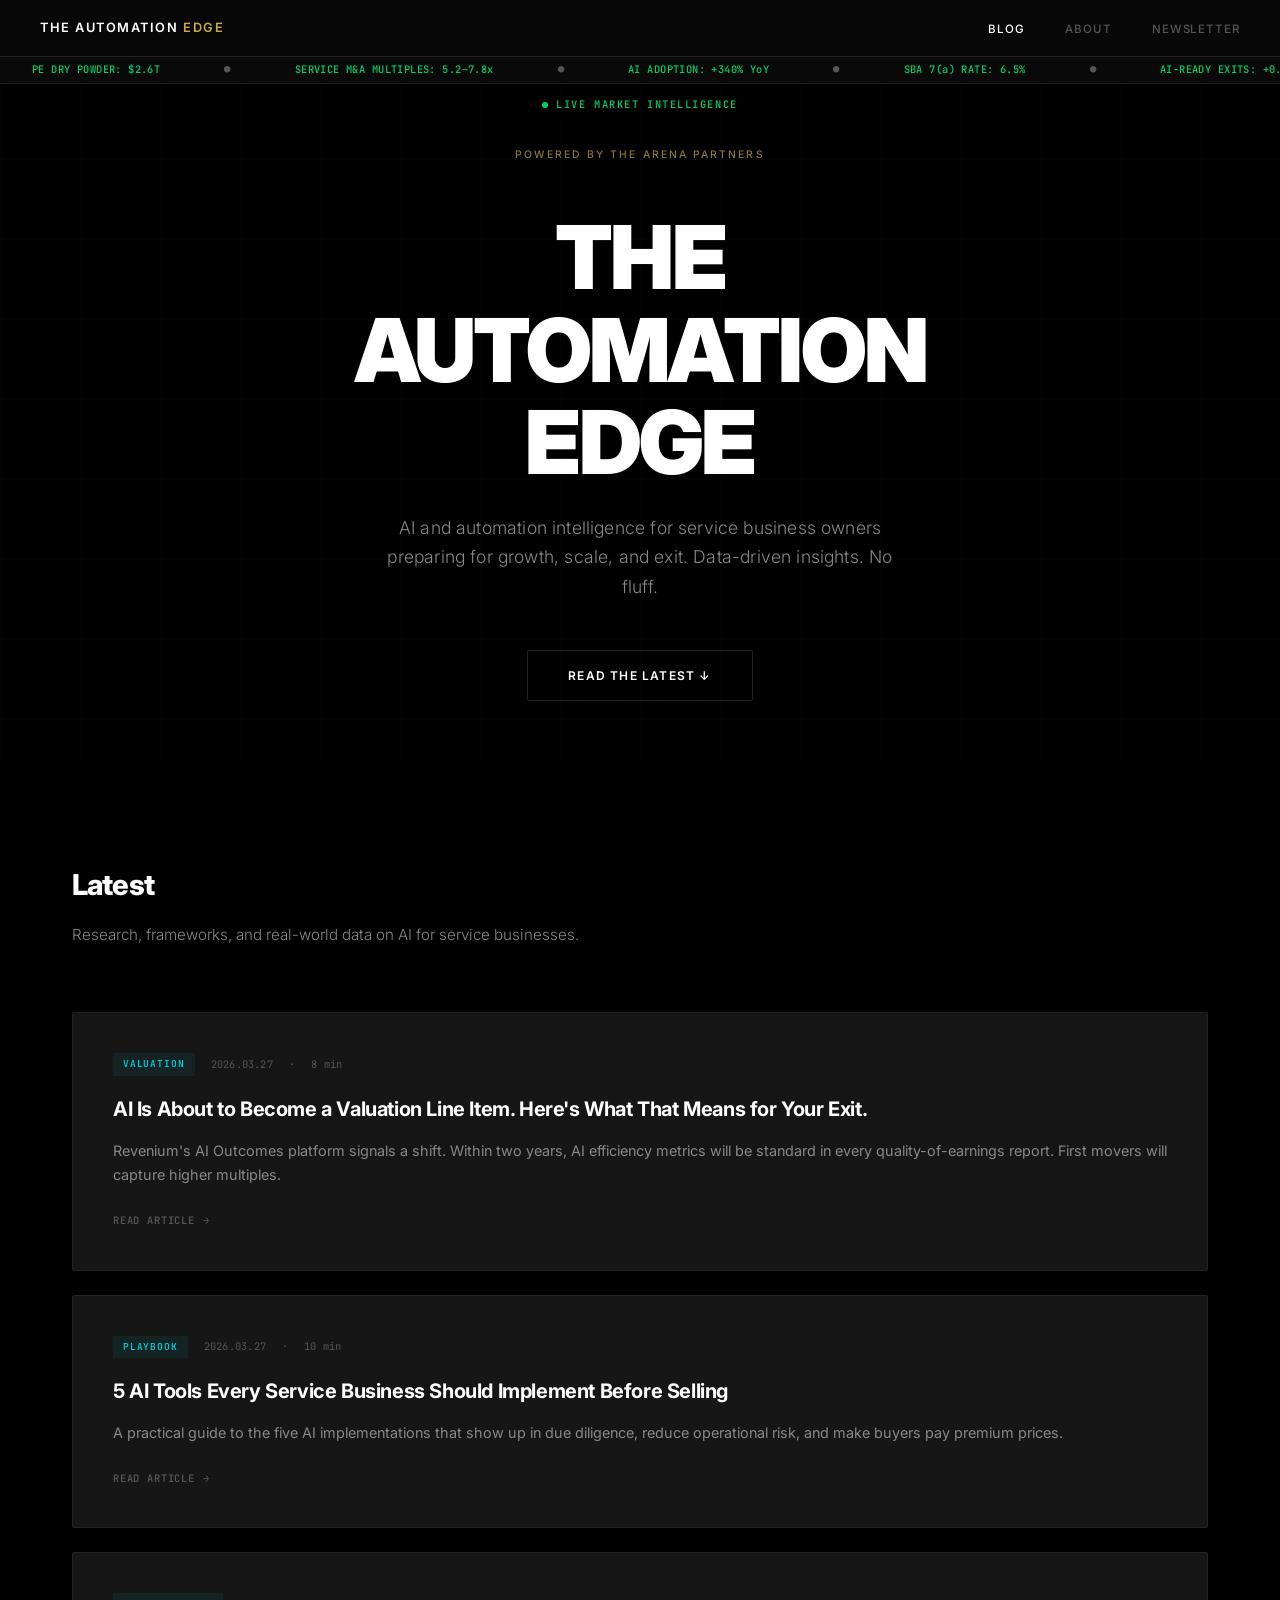
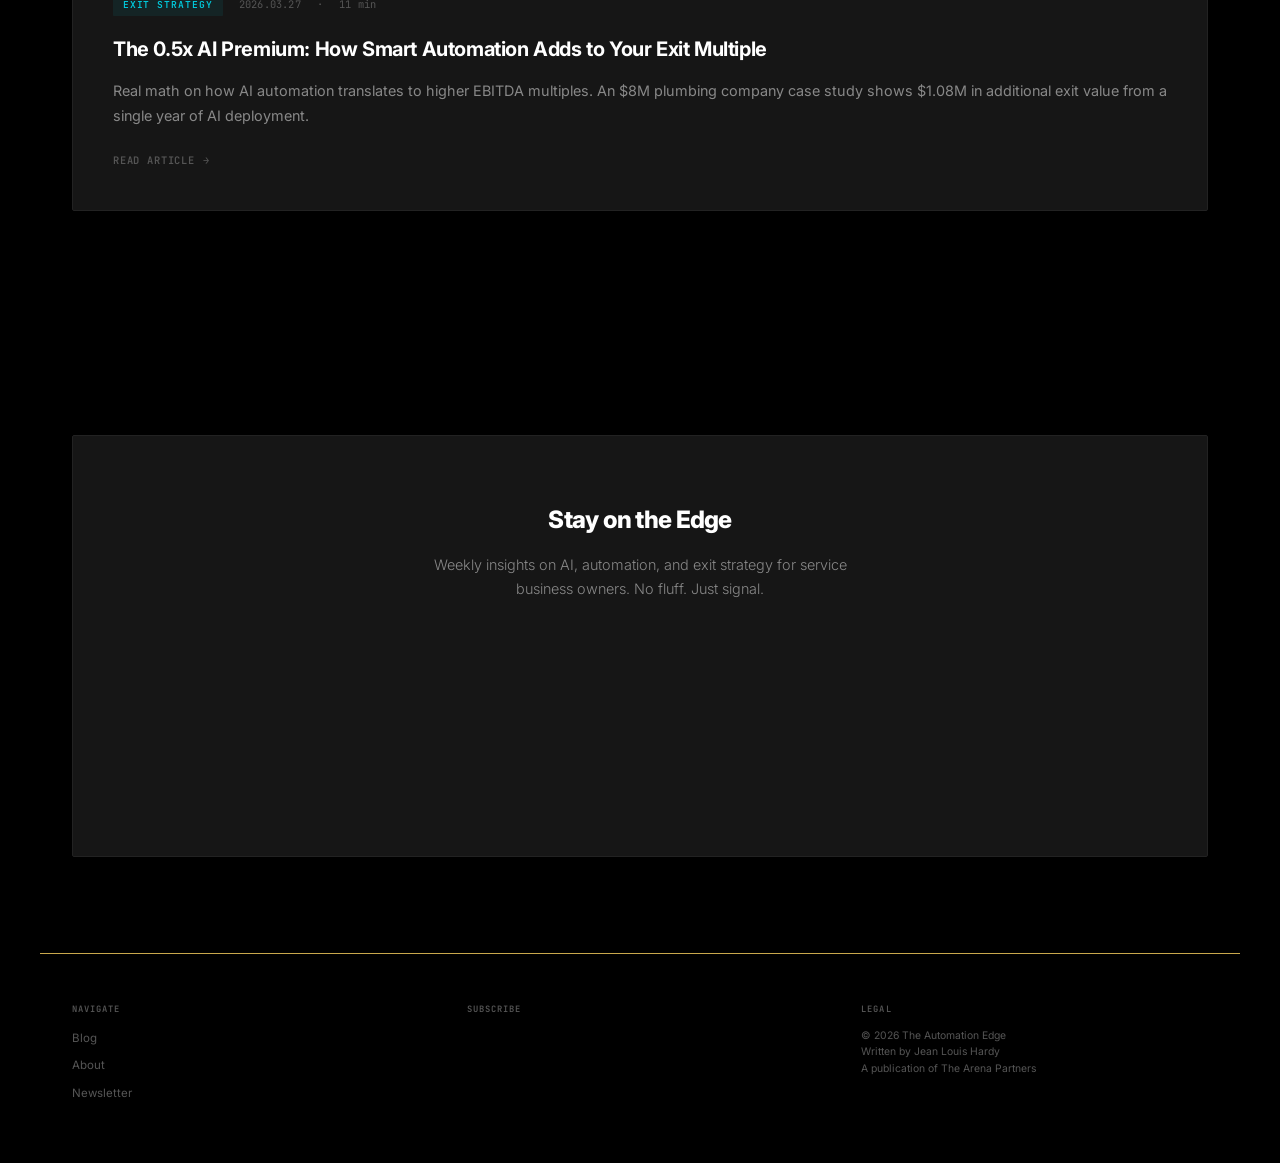
==== index.html @ 3d320e24 "Fix: mobile grid overflow hiding post cards - minmax(340px) too wide for phones" ====
<!DOCTYPE html>
<html lang="en">
<head>
  <meta charset="UTF-8">
  <meta http-equiv="Cache-Control" content="no-cache, no-store, must-revalidate">
  <meta http-equiv="Pragma" content="no-cache">
  <meta name="viewport" content="width=device-width, initial-scale=1.0">
  <title>The Automation Edge — AI &amp; Automation Intelligence for Service Business Owners</title>
  <meta name="description" content="Expert insights on AI and automation for service business owners preparing for growth, scale, and exit. Written by Jean Louis Hardy.">
  <meta name="author" content="Jean Louis Hardy">
  <link rel="canonical" href="https://vivianashford.github.io/automation-edge/">

  <!-- Open Graph -->
  <meta property="og:type" content="website">
  <meta property="og:title" content="The Automation Edge — AI &amp; Automation Intelligence for Service Business Owners">
  <meta property="og:description" content="Expert insights on AI and automation for service business owners preparing for growth, scale, and exit.">
  <meta property="og:url" content="https://vivianashford.github.io/automation-edge/">
  <meta property="og:site_name" content="The Automation Edge">

  <!-- Twitter -->
  <meta name="twitter:card" content="summary_large_image">
  <meta name="twitter:title" content="The Automation Edge">
  <meta name="twitter:description" content="AI &amp; Automation Intelligence for Service Business Owners">

  <link rel="stylesheet" href="style.css?v=4">

  <!-- Google Analytics -->
  <script async src="https://www.googletagmanager.com/gtag/js?id=G-SDMM90P63D"></script>
  <script>
    window.dataLayer = window.dataLayer || [];
    function gtag(){dataLayer.push(arguments);}
    gtag('js', new Date());
    gtag('config', 'G-SDMM90P63D');
  </script>

  <!-- Schema.org -->
  <script type="application/ld+json">
  {
    "@context": "https://schema.org",
    "@type": "Blog",
    "name": "The Automation Edge",
    "description": "AI & Automation Intelligence for Service Business Owners",
    "url": "https://vivianashford.github.io/automation-edge/",
    "author": {
      "@type": "Person",
      "name": "Jean Louis Hardy"
    }
  }
  </script>
</head>
<body>

  <!-- Scroll Progress Bar -->
  <div class="scroll-progress" id="scrollProgress"></div>

  <!-- Navigation -->
  <nav class="site-nav" id="siteNav">
    <div class="nav-inner">
      <a href="index.html" class="nav-brand">The Automation <span>Edge</span></a>
      <button class="nav-toggle" onclick="document.querySelector('.nav-links').classList.toggle('open')" aria-label="Toggle menu">&#9776;</button>
      <ul class="nav-links">
        <li><a href="index.html" class="active">Blog</a></li>
        <li><a href="about.html">About</a></li>
        <li><a href="https://thearenapartners.substack.com" target="_blank" rel="noopener">Newsletter</a></li>
      </ul>
    </div>
  </nav>

  <!-- Data Ticker -->
  <div class="ticker-bar">
    <div class="ticker-track">
      <span>PE DRY POWDER: $2.6T</span>
      <span class="ticker-dot">●</span>
      <span>SERVICE M&amp;A MULTIPLES: 5.2–7.8x</span>
      <span class="ticker-dot">●</span>
      <span>AI ADOPTION: +340% YoY</span>
      <span class="ticker-dot">●</span>
      <span>SBA 7(a) RATE: 6.5%</span>
      <span class="ticker-dot">●</span>
      <span>AI-READY EXITS: +0.5x PREMIUM</span>
      <span class="ticker-dot">●</span>
      <span>SERVICETITAN MKTCAP: $9.2B</span>
      <span class="ticker-dot">●</span>
      <span>PE DRY POWDER: $2.6T</span>
      <span class="ticker-dot">●</span>
      <span>SERVICE M&amp;A MULTIPLES: 5.2–7.8x</span>
      <span class="ticker-dot">●</span>
      <span>AI ADOPTION: +340% YoY</span>
      <span class="ticker-dot">●</span>
      <span>SBA 7(a) RATE: 6.5%</span>
      <span class="ticker-dot">●</span>
      <span>AI-READY EXITS: +0.5x PREMIUM</span>
      <span class="ticker-dot">●</span>
      <span>SERVICETITAN MKTCAP: $9.2B</span>
      <span class="ticker-dot">●</span>
    </div>
  </div>

  <!-- Hero -->
  <section class="hero">
    <div class="hero-eyebrow">
      <span class="pulse-dot"></span>
      Live Market Intelligence
    </div>
    <div class="arena-wordmark">Powered by The Arena Partners</div>
    <h1>THE<br>AUTOMATION<br>EDGE</h1>
    <p class="tagline">AI and automation intelligence for service business owners preparing for growth, scale, and exit. Data-driven insights. No fluff.</p>
    <a href="#posts" class="hero-cta">Read the Latest ↓</a>
  </section>

  <!-- Posts -->
  <section class="section" id="posts">
    <div class="section-header">
      <h2>Latest</h2>
      <p>Research, frameworks, and real-world data on AI for service businesses.</p>
    </div>

    <div class="post-grid">

      <article class="post-card">
        <div class="post-meta">
          <span class="post-tag">Valuation</span>
          <span>2026.03.27</span>
          <span>·</span>
          <span>8 min</span>
        </div>
        <h3><a href="ai-valuation-line-item.html">AI Is About to Become a Valuation Line Item. Here's What That Means for Your Exit.</a></h3>
        <p class="post-excerpt">Revenium's AI Outcomes platform signals a shift. Within two years, AI efficiency metrics will be standard in every quality-of-earnings report. First movers will capture higher multiples.</p>
        <a href="ai-valuation-line-item.html" class="read-more">Read article</a>
      </article>

      <article class="post-card">
        <div class="post-meta">
          <span class="post-tag">Playbook</span>
          <span>2026.03.27</span>
          <span>·</span>
          <span>10 min</span>
        </div>
        <h3><a href="five-ai-tools-before-selling.html">5 AI Tools Every Service Business Should Implement Before Selling</a></h3>
        <p class="post-excerpt">A practical guide to the five AI implementations that show up in due diligence, reduce operational risk, and make buyers pay premium prices.</p>
        <a href="five-ai-tools-before-selling.html" class="read-more">Read article</a>
      </article>

      <article class="post-card">
        <div class="post-meta">
          <span class="post-tag">Exit Strategy</span>
          <span>2026.03.27</span>
          <span>·</span>
          <span>11 min</span>
        </div>
        <h3><a href="the-05x-ai-premium.html">The 0.5x AI Premium: How Smart Automation Adds to Your Exit Multiple</a></h3>
        <p class="post-excerpt">Real math on how AI automation translates to higher EBITDA multiples. An $8M plumbing company case study shows $1.08M in additional exit value from a single year of AI deployment.</p>
        <a href="the-05x-ai-premium.html" class="read-more">Read article</a>
      </article>

    </div>
  </section>

  <!-- Newsletter -->
  <section class="section">
    <div class="newsletter-section">
      <h2>Stay on the Edge</h2>
      <p>Weekly insights on AI, automation, and exit strategy for service business owners. No fluff. Just signal.</p>
      <iframe src="https://thearenapartners.substack.com/embed" width="480" height="150" style="background: transparent;" frameborder="0" scrolling="no"></iframe>
    </div>
  </section>

  <!-- Footer -->
  <footer class="site-footer">
    <div class="footer-inner">
      <div class="footer-col">
        <div class="footer-col-label">Navigate</div>
        <ul class="footer-links">
          <li><a href="index.html">Blog</a></li>
          <li><a href="about.html">About</a></li>
          <li><a href="https://thearenapartners.substack.com" target="_blank" rel="noopener">Newsletter</a></li>
        </ul>
      </div>
      <div class="footer-col">
        <div class="footer-col-label">Subscribe</div>
        <div class="footer-newsletter">
          <iframe src="https://thearenapartners.substack.com/embed" width="300" height="80" style="background: transparent;" frameborder="0" scrolling="no"></iframe>
        </div>
      </div>
      <div class="footer-col footer-legal">
        <div class="footer-col-label">Legal</div>
        <p>&copy; 2026 The Automation Edge</p>
        <p>Written by Jean Louis Hardy</p>
        <p>A publication of The Arena Partners</p>
      </div>
    </div>
  </footer>

  <script>
    // Scroll progress
    const progressBar = document.getElementById('scrollProgress');
    window.addEventListener('scroll', () => {
      const scrollTop = document.documentElement.scrollTop || document.body.scrollTop;
      const scrollHeight = document.documentElement.scrollHeight - document.documentElement.clientHeight;
      progressBar.style.width = (scrollTop / scrollHeight) * 100 + '%';
    });

    // Nav show/hide on scroll direction
    let lastScrollY = 0;
    const nav = document.getElementById('siteNav');
    window.addEventListener('scroll', () => {
      const currentScrollY = window.scrollY;
      if (currentScrollY > lastScrollY && currentScrollY > 100) {
        nav.classList.add('nav-hidden');
      } else {
        nav.classList.remove('nav-hidden');
      }
      lastScrollY = currentScrollY;
    });

    // Reveal animations
    // Reveal animations with fallback
    const revealElements = document.querySelectorAll('.post-card, .newsletter-section, .section-header');
    if ('IntersectionObserver' in window) {
      revealElements.forEach(el => el.classList.add('reveal'));
      const observer = new IntersectionObserver((entries) => {
        entries.forEach(entry => {
          if (entry.isIntersecting) {
            entry.target.classList.add('revealed');
            observer.unobserve(entry.target);
          }
        });
      }, { threshold: 0.05, rootMargin: '0px 0px 50px 0px' });
      revealElements.forEach(el => observer.observe(el));
      // Fallback: reveal everything after 2s in case observer doesn't fire
      setTimeout(() => {
        revealElements.forEach(el => el.classList.add('revealed'));
      }, 2000);
    }
    // No IntersectionObserver = everything visible by default (no reveal class added)
  </script>

</body>
</html>
---- style.css ----
/* ============================================
   The Automation Edge — Apple × Bloomberg
   ============================================ */

/* Fonts */
@import url('https://fonts.googleapis.com/css2?family=Inter:wght@300;400;500;600;700;800;900&family=JetBrains+Mono:wght@400;500;600;700&display=swap');

/* Reset */
*, *::before, *::after {
  box-sizing: border-box;
  margin: 0;
  padding: 0;
}

/* Custom Properties */
:root {
  --bg-primary: #000000;
  --bg-secondary: #0a0a0a;
  --bg-surface: #111111;
  --bg-card: #161616;
  --border: #222222;
  --gold: #C9A84C;
  --gold-light: #E3C96E;
  --green: #00D26A;
  --cyan: #00C9DB;
  --text-primary: #FFFFFF;
  --text-secondary: #888888;
  --text-muted: #555555;
  --font-body: 'Inter', -apple-system, BlinkMacSystemFont, 'Segoe UI', sans-serif;
  --font-mono: 'JetBrains Mono', 'SF Mono', 'Fira Code', monospace;
  --max-width: 1200px;
  --content-width: 680px;
  --transition: 0.3s cubic-bezier(0.4, 0, 0.2, 1);
  --transition-slow: 0.6s cubic-bezier(0.4, 0, 0.2, 1);
}

/* ============================================
   Base
   ============================================ */

html {
  font-size: 16px;
  scroll-behavior: smooth;
}

body {
  font-family: var(--font-body);
  background-color: var(--bg-primary);
  color: var(--text-primary);
  line-height: 1.7;
  -webkit-font-smoothing: antialiased;
  -moz-osx-font-smoothing: grayscale;
  overflow-x: hidden;
}

a {
  color: var(--text-secondary);
  text-decoration: none;
  transition: color var(--transition);
}

a:hover {
  color: var(--text-primary);
}

img {
  max-width: 100%;
  height: auto;
}

::selection {
  background: rgba(201, 168, 76, 0.25);
  color: var(--text-primary);
}

/* ============================================
   Scroll Progress Bar (top)
   ============================================ */

.scroll-progress {
  position: fixed;
  top: 0;
  left: 0;
  width: 0%;
  height: 1px;
  background: var(--gold);
  z-index: 9999;
  transition: width 0.08s linear;
}

/* ============================================
   Scroll Reveal
   ============================================ */

.reveal {
  /* Fallback: visible without JS */
  opacity: 0;
  transform: translateY(24px);
  transition: opacity 0.7s cubic-bezier(0.4, 0, 0.2, 1), transform 0.7s cubic-bezier(0.4, 0, 0.2, 1);
}

.reveal.revealed {
  opacity: 1;
  transform: translateY(0);
}

/* ============================================
   Navigation — Frosted Glass
   ============================================ */

.site-nav {
  position: fixed;
  top: 0;
  left: 0;
  right: 0;
  z-index: 1000;
  background: rgba(10, 10, 10, 0.8);
  backdrop-filter: blur(20px) saturate(180%);
  -webkit-backdrop-filter: blur(20px) saturate(180%);
  border-bottom: 1px solid var(--border);
  padding: 0 2rem;
  transform: translateY(0);
  transition: transform 0.3s ease;
}

.site-nav.nav-hidden {
  transform: translateY(-100%);
}

.nav-inner {
  max-width: var(--max-width);
  margin: 0 auto;
  display: flex;
  align-items: center;
  justify-content: space-between;
  height: 56px;
}

.nav-brand {
  font-family: var(--font-body);
  font-size: 0.8rem;
  font-weight: 600;
  color: var(--text-primary);
  letter-spacing: 0.12em;
  text-transform: uppercase;
}

.nav-brand span {
  color: var(--gold);
}

.nav-links {
  display: flex;
  gap: 2.5rem;
  list-style: none;
}

.nav-links a {
  color: var(--text-muted);
  font-size: 0.72rem;
  font-weight: 500;
  letter-spacing: 0.08em;
  text-transform: uppercase;
  transition: color var(--transition);
}

.nav-links a:hover,
.nav-links a.active {
  color: var(--text-primary);
}

.nav-toggle {
  display: none;
  background: none;
  border: none;
  color: var(--text-primary);
  font-size: 1.2rem;
  cursor: pointer;
}

/* ============================================
   Data Ticker Bar — Bloomberg Style
   ============================================ */

.ticker-bar {
  position: fixed;
  top: 56px;
  left: 0;
  right: 0;
  z-index: 999;
  background: var(--bg-secondary);
  border-bottom: 1px solid var(--border);
  overflow: hidden;
  height: 28px;
  display: flex;
  align-items: center;
}

.ticker-track {
  display: flex;
  animation: ticker-scroll 40s linear infinite;
  white-space: nowrap;
}

.ticker-track span {
  font-family: var(--font-mono);
  font-size: 0.65rem;
  font-weight: 500;
  color: var(--green);
  letter-spacing: 0.04em;
  padding: 0 2rem;
  flex-shrink: 0;
}

.ticker-track .ticker-dot {
  color: var(--text-muted);
}

@keyframes ticker-scroll {
  0% { transform: translateX(0); }
  100% { transform: translateX(-50%); }
}

/* ============================================
   Hero Section — Apple Minimal + Data Grid
   ============================================ */

.hero {
  padding: 12rem 2rem 8rem;
  text-align: center;
  position: relative;
  overflow: hidden;
  min-height: 100vh;
  display: flex;
  flex-direction: column;
  align-items: center;
  justify-content: center;
  background: var(--bg-primary);
}

/* Animated dot grid background */
.hero::before {
  content: '';
  position: absolute;
  top: 0;
  left: 0;
  width: 100%;
  height: 100%;
  background-image:
    radial-gradient(circle, rgba(255,255,255,0.03) 1px, transparent 1px);
  background-size: 40px 40px;
  animation: grid-pulse 4s ease-in-out infinite;
  z-index: 0;
}

@keyframes grid-pulse {
  0%, 100% { opacity: 0.4; }
  50% { opacity: 0.8; }
}

/* Subtle animated grid lines */
.hero::after {
  content: '';
  position: absolute;
  top: 0;
  left: 0;
  width: 100%;
  height: 100%;
  background:
    linear-gradient(90deg, rgba(255,255,255,0.015) 1px, transparent 1px),
    linear-gradient(0deg, rgba(255,255,255,0.015) 1px, transparent 1px);
  background-size: 80px 80px;
  z-index: 0;
}

.hero > * {
  position: relative;
  z-index: 1;
}

.hero-eyebrow {
  font-family: var(--font-mono);
  font-size: 0.65rem;
  font-weight: 500;
  letter-spacing: 0.15em;
  text-transform: uppercase;
  color: var(--green);
  margin-bottom: 2rem;
  display: flex;
  align-items: center;
  gap: 0.5rem;
  justify-content: center;
}

.hero-eyebrow .pulse-dot {
  width: 6px;
  height: 6px;
  border-radius: 50%;
  background: var(--green);
  animation: pulse 2s ease-in-out infinite;
}

@keyframes pulse {
  0%, 100% { opacity: 1; transform: scale(1); }
  50% { opacity: 0.4; transform: scale(0.8); }
}

.hero h1 {
  font-family: var(--font-body);
  font-size: clamp(3.5rem, 7vw, 5.5rem);
  font-weight: 900;
  letter-spacing: -0.03em;
  line-height: 1.05;
  margin-bottom: 1.5rem;
  color: var(--text-primary);
}

.hero .tagline {
  font-family: var(--font-body);
  font-size: 1.1rem;
  font-weight: 300;
  color: var(--text-secondary);
  max-width: 520px;
  margin: 0 auto 3rem;
  line-height: 1.7;
  letter-spacing: 0.01em;
}

.arena-wordmark {
  font-family: var(--font-body);
  font-size: 0.65rem;
  font-weight: 500;
  letter-spacing: 0.2em;
  text-transform: uppercase;
  color: var(--gold);
  margin-bottom: 3rem;
  opacity: 0.7;
}

.hero-cta {
  display: inline-flex;
  align-items: center;
  gap: 0.5rem;
  color: var(--text-primary);
  font-size: 0.75rem;
  font-weight: 600;
  letter-spacing: 0.1em;
  text-transform: uppercase;
  padding: 0.9rem 2.5rem;
  border: 1px solid var(--border);
  border-radius: 2px;
  transition: all var(--transition);
  background: transparent;
}

.hero-cta:hover {
  border-color: var(--gold);
  color: var(--gold);
}

/* ============================================
   Sections
   ============================================ */

.section {
  max-width: var(--max-width);
  margin: 0 auto;
  padding: 6rem 2rem;
}

.section-header {
  margin-bottom: 4rem;
}

.section-header h2 {
  font-family: var(--font-body);
  font-size: 1.8rem;
  font-weight: 800;
  letter-spacing: -0.03em;
  margin-bottom: 0.75rem;
  color: var(--text-primary);
}

.section-header p {
  color: var(--text-secondary);
  font-size: 0.95rem;
  font-weight: 300;
}

/* ============================================
   Post Cards — Sharp, Clean
   ============================================ */

.post-grid {
  display: grid;
  grid-template-columns: repeat(auto-fill, minmax(min(340px, 100%), 1fr));
  gap: 1.5rem;
}

.post-card {
  background: var(--bg-card);
  border: 1px solid var(--border);
  border-radius: 2px;
  padding: 2.5rem;
  transition: all var(--transition);
  display: flex;
  flex-direction: column;
  position: relative;
  overflow: hidden;
}

/* Gold top border slides in on hover */
.post-card::before {
  content: '';
  position: absolute;
  top: 0;
  left: 0;
  right: 0;
  height: 1px;
  background: var(--gold);
  transform: scaleX(0);
  transform-origin: left;
  transition: transform 0.4s cubic-bezier(0.4, 0, 0.2, 1);
}

.post-card:hover::before {
  transform: scaleX(1);
}

.post-card:hover {
  transform: translateY(-2px);
  border-color: #333;
}

.post-card .post-meta {
  font-family: var(--font-mono);
  font-size: 0.65rem;
  color: var(--text-muted);
  margin-bottom: 1.25rem;
  display: flex;
  align-items: center;
  gap: 1rem;
  letter-spacing: 0.02em;
}

.post-card .post-tag {
  font-family: var(--font-mono);
  font-size: 0.6rem;
  font-weight: 600;
  text-transform: uppercase;
  letter-spacing: 0.1em;
  color: var(--cyan);
  background: rgba(0, 201, 219, 0.08);
  padding: 0.2rem 0.6rem;
  border-radius: 1px;
}

.post-card h3 {
  font-family: var(--font-body);
  font-size: 1.25rem;
  font-weight: 700;
  line-height: 1.35;
  margin-bottom: 1rem;
  letter-spacing: -0.02em;
}

.post-card h3 a {
  color: var(--text-primary);
  transition: color var(--transition);
}

.post-card h3 a:hover {
  color: var(--gold);
}

.post-card .post-excerpt {
  color: var(--text-secondary);
  font-size: 0.9rem;
  font-weight: 400;
  line-height: 1.7;
  flex-grow: 1;
  margin-bottom: 1.5rem;
}

.post-card .read-more {
  font-family: var(--font-mono);
  font-size: 0.65rem;
  font-weight: 600;
  color: var(--text-muted);
  letter-spacing: 0.08em;
  text-transform: uppercase;
  display: inline-flex;
  align-items: center;
  gap: 0.5rem;
  transition: color var(--transition);
}

.post-card .read-more::after {
  content: '→';
  transition: transform var(--transition);
}

.post-card:hover .read-more {
  color: var(--gold);
}

.post-card:hover .read-more::after {
  transform: translateX(4px);
}

/* ============================================
   Newsletter
   ============================================ */

.newsletter-section {
  background: var(--bg-card);
  border: 1px solid var(--border);
  border-radius: 2px;
  padding: 4rem 3rem;
  text-align: center;
  margin-top: 2rem;
}

.newsletter-section h2 {
  font-family: var(--font-body);
  font-size: 1.5rem;
  font-weight: 800;
  letter-spacing: -0.03em;
  margin-bottom: 0.75rem;
}

.newsletter-section p {
  color: var(--text-secondary);
  font-size: 0.9rem;
  font-weight: 300;
  margin-bottom: 2rem;
  max-width: 420px;
  margin-left: auto;
  margin-right: auto;
}

.newsletter-section iframe {
  border: none;
  width: 100%;
  max-width: 480px;
  background: transparent;
}

/* ============================================
   Article Header
   ============================================ */

.article-header {
  max-width: var(--content-width);
  margin: 0 auto;
  padding: 10rem 2rem 3rem;
  text-align: left;
}

.article-header .post-tag {
  font-family: var(--font-mono);
  font-size: 0.6rem;
  font-weight: 600;
  text-transform: uppercase;
  letter-spacing: 0.12em;
  color: var(--cyan);
  display: inline-block;
  margin-bottom: 1.5rem;
}

.article-header h1 {
  font-family: var(--font-body);
  font-size: clamp(2rem, 4vw, 2.8rem);
  font-weight: 800;
  letter-spacing: -0.03em;
  line-height: 1.15;
  margin-bottom: 1.5rem;
  color: var(--text-primary);
}

.article-meta {
  font-family: var(--font-mono);
  color: var(--text-muted);
  font-size: 0.7rem;
  display: flex;
  align-items: center;
  gap: 1rem;
  flex-wrap: wrap;
  letter-spacing: 0.02em;
}

.article-meta .author {
  color: var(--text-secondary);
  font-weight: 500;
}

.article-meta .separator {
  color: var(--border);
}

/* ============================================
   Article Body — Medium-Style Reading
   ============================================ */

.article-body {
  max-width: var(--content-width);
  margin: 0 auto;
  padding: 0 2rem 6rem;
}

.article-body h2 {
  font-family: var(--font-body);
  font-size: 1.5rem;
  font-weight: 800;
  margin-top: 4rem;
  margin-bottom: 1.25rem;
  letter-spacing: -0.03em;
  color: var(--text-primary);
}

.article-body h3 {
  font-family: var(--font-body);
  font-size: 1.15rem;
  font-weight: 700;
  margin-top: 3rem;
  margin-bottom: 1rem;
  letter-spacing: -0.02em;
  color: var(--text-primary);
}

.article-body p {
  margin-bottom: 1.6rem;
  color: var(--text-secondary);
  font-size: 1.05rem;
  font-weight: 400;
  line-height: 1.8;
}

.article-body strong {
  color: var(--text-primary);
  font-weight: 600;
}

.article-body ul,
.article-body ol {
  margin-bottom: 1.6rem;
  padding-left: 1.5rem;
  color: var(--text-secondary);
}

.article-body li {
  margin-bottom: 0.6rem;
  font-size: 1.05rem;
  line-height: 1.8;
}

/* Pull quotes — thin gold left border */
.article-body blockquote {
  border-left: 1px solid var(--gold);
  margin: 3rem 0;
  padding: 0.5rem 0 0.5rem 2rem;
  color: var(--text-primary);
  font-size: 1.2rem;
  font-weight: 300;
  line-height: 1.7;
  font-style: normal;
}

.article-body blockquote p {
  margin-bottom: 0;
  color: var(--text-primary);
  font-size: inherit;
  font-weight: inherit;
}

/* Callout boxes */
.callout {
  background: var(--bg-card);
  border: 1px solid var(--border);
  border-left: 2px solid var(--gold);
  border-radius: 2px;
  padding: 2rem;
  margin: 2.5rem 0;
}

.callout h4 {
  font-family: var(--font-mono);
  font-size: 0.7rem;
  font-weight: 600;
  text-transform: uppercase;
  letter-spacing: 0.1em;
  margin-bottom: 0.75rem;
  color: var(--gold);
}

.callout p {
  margin-bottom: 0;
  font-size: 0.95rem;
}

/* Stat / Math boxes — Terminal style */
.math-box {
  background: var(--bg-card);
  border: 1px solid var(--border);
  border-radius: 2px;
  padding: 2.5rem;
  margin: 2.5rem 0;
  font-family: var(--font-mono);
  position: relative;
}

.math-box h4 {
  font-family: var(--font-mono);
  font-size: 0.65rem;
  font-weight: 600;
  text-transform: uppercase;
  letter-spacing: 0.12em;
  color: var(--cyan);
  margin-bottom: 1.5rem;
}

.math-box .math-line {
  font-family: var(--font-mono);
  font-size: 0.85rem;
  margin-bottom: 0.4rem;
  color: var(--text-secondary);
  line-height: 1.8;
}

.math-box .math-result {
  font-family: var(--font-mono);
  font-size: 1.1rem;
  font-weight: 700;
  color: var(--green);
  margin-top: 1.25rem;
  padding-top: 1.25rem;
  border-top: 1px solid var(--border);
}

/* Tool cards */
.tool-card {
  background: var(--bg-card);
  border: 1px solid var(--border);
  border-radius: 2px;
  padding: 2.5rem;
  margin: 2.5rem 0;
  transition: border-color var(--transition);
}

.tool-card:hover {
  border-color: #333;
}

.tool-card h3 {
  font-family: var(--font-body);
  font-weight: 700;
  color: var(--text-primary);
  margin-top: 0;
}

.tool-card .tool-details {
  display: grid;
  grid-template-columns: repeat(auto-fit, minmax(140px, 1fr));
  gap: 1.25rem;
  margin-top: 1.5rem;
  padding-top: 1.5rem;
  border-top: 1px solid var(--border);
}

.tool-card .tool-detail .label {
  font-family: var(--font-mono);
  color: var(--text-muted);
  text-transform: uppercase;
  font-size: 0.55rem;
  letter-spacing: 0.1em;
  font-weight: 600;
  display: block;
  margin-bottom: 0.35rem;
}

.tool-card .tool-detail .value {
  font-family: var(--font-mono);
  color: var(--green);
  font-weight: 600;
  font-size: 0.8rem;
}

/* ============================================
   Article CTA
   ============================================ */

.article-cta {
  background: var(--bg-card);
  border: 1px solid var(--border);
  border-radius: 2px;
  padding: 3rem;
  margin: 4rem 0;
  text-align: center;
  position: relative;
}

.article-cta::before {
  content: '';
  position: absolute;
  top: 0;
  left: 0;
  right: 0;
  height: 1px;
  background: var(--gold);
}

.article-cta h3 {
  font-family: var(--font-body);
  font-size: 1.3rem;
  font-weight: 800;
  letter-spacing: -0.03em;
  margin-bottom: 0.75rem;
  margin-top: 0;
  color: var(--text-primary);
}

.article-cta p {
  color: var(--text-secondary);
  font-size: 0.9rem;
  font-weight: 300;
  margin-bottom: 1.75rem;
  max-width: 440px;
  margin-left: auto;
  margin-right: auto;
}

.article-cta .btn,
.btn {
  display: inline-flex;
  align-items: center;
  gap: 0.5rem;
  color: var(--text-primary);
  font-family: var(--font-body);
  font-size: 0.72rem;
  font-weight: 600;
  letter-spacing: 0.1em;
  text-transform: uppercase;
  padding: 0.85rem 2.2rem;
  border: 1px solid var(--border);
  border-radius: 2px;
  transition: all var(--transition);
  background: transparent;
}

.btn:hover,
.article-cta .btn:hover {
  border-color: var(--gold);
  color: var(--gold);
}

/* ============================================
   Related Posts
   ============================================ */

.related-posts {
  max-width: var(--content-width);
  margin: 0 auto;
  padding: 0 2rem 6rem;
  border-top: 1px solid var(--border);
  padding-top: 4rem;
}

.related-posts h2 {
  font-family: var(--font-mono);
  font-size: 0.65rem;
  font-weight: 600;
  letter-spacing: 0.12em;
  text-transform: uppercase;
  color: var(--text-muted);
  margin-bottom: 2rem;
}

.related-grid {
  display: grid;
  grid-template-columns: repeat(auto-fit, minmax(260px, 1fr));
  gap: 1.5rem;
}

.related-card {
  background: var(--bg-card);
  border: 1px solid var(--border);
  border-radius: 2px;
  padding: 2rem;
  transition: all var(--transition);
  position: relative;
  overflow: hidden;
}

.related-card::before {
  content: '';
  position: absolute;
  top: 0;
  left: 0;
  right: 0;
  height: 1px;
  background: var(--gold);
  transform: scaleX(0);
  transform-origin: left;
  transition: transform 0.4s ease;
}

.related-card:hover::before {
  transform: scaleX(1);
}

.related-card:hover {
  transform: translateY(-2px);
}

.related-card h4 {
  font-family: var(--font-body);
  font-size: 1rem;
  font-weight: 700;
  margin-bottom: 0.5rem;
  line-height: 1.35;
  letter-spacing: -0.02em;
}

.related-card h4 a {
  color: var(--text-primary);
}

.related-card h4 a:hover {
  color: var(--gold);
}

.related-card p {
  color: var(--text-muted);
  font-size: 0.8rem;
  line-height: 1.6;
  font-weight: 400;
}

/* ============================================
   About Page
   ============================================ */

.about-hero {
  padding: 10rem 2rem 4rem;
  text-align: left;
  max-width: var(--content-width);
  margin: 0 auto;
}

.about-hero h1 {
  font-family: var(--font-body);
  font-size: clamp(2rem, 4vw, 2.8rem);
  font-weight: 800;
  letter-spacing: -0.03em;
  margin-bottom: 1rem;
  color: var(--text-primary);
}

.about-hero .subtitle {
  font-family: var(--font-mono);
  font-size: 0.7rem;
  font-weight: 500;
  letter-spacing: 0.1em;
  text-transform: uppercase;
  color: var(--text-muted);
}

.about-hero .arena-wordmark {
  margin-top: 1.5rem;
  margin-bottom: 0;
}

.about-content {
  max-width: var(--content-width);
  margin: 0 auto;
  padding: 2rem 2rem 6rem;
}

.about-content h2 {
  font-family: var(--font-body);
  font-size: 1.5rem;
  font-weight: 800;
  margin-top: 4rem;
  margin-bottom: 1.25rem;
  letter-spacing: -0.03em;
}

.about-content p {
  color: var(--text-secondary);
  font-size: 1.05rem;
  font-weight: 400;
  line-height: 1.8;
  margin-bottom: 1.6rem;
}

.about-content strong {
  color: var(--text-primary);
  font-weight: 600;
}

.about-content ul {
  margin-bottom: 1.6rem;
  padding-left: 1.5rem;
  color: var(--text-secondary);
}

.about-content li {
  margin-bottom: 0.5rem;
  font-size: 1.05rem;
  line-height: 1.8;
}

/* ============================================
   Footer — Minimal
   ============================================ */

.site-footer {
  border-top: 1px solid var(--gold);
  max-width: var(--max-width);
  margin: 0 auto;
}

.footer-inner {
  display: grid;
  grid-template-columns: 1fr 1fr 1fr;
  gap: 3rem;
  padding: 3rem 2rem;
  align-items: start;
}

.footer-col {
  font-size: 0.72rem;
  color: var(--text-muted);
}

.footer-col-label {
  font-family: var(--font-mono);
  font-size: 0.55rem;
  font-weight: 600;
  letter-spacing: 0.12em;
  text-transform: uppercase;
  color: var(--text-muted);
  margin-bottom: 0.75rem;
}

.footer-links {
  list-style: none;
  display: flex;
  flex-direction: column;
  gap: 0.5rem;
}

.footer-links a {
  color: var(--text-muted);
  font-size: 0.72rem;
  transition: color var(--transition);
}

.footer-links a:hover {
  color: var(--text-primary);
}

.footer-newsletter iframe {
  border: none;
  width: 100%;
  max-width: 300px;
  background: transparent;
}

.footer-legal {
  font-size: 0.65rem;
  color: var(--text-muted);
  line-height: 1.6;
}

.footer-legal p {
  margin: 0;
}

/* ============================================
   Vertical Scroll Progress (Article Pages)
   ============================================ */

.article-progress {
  position: fixed;
  left: 2rem;
  top: 50%;
  transform: translateY(-50%);
  width: 1px;
  height: 120px;
  background: var(--border);
  z-index: 100;
}

.article-progress-fill {
  width: 1px;
  height: 0%;
  background: var(--gold);
  transition: height 0.1s linear;
}

/* ============================================
   Responsive
   ============================================ */

@media (max-width: 768px) {
  .nav-links {
    display: none;
    position: absolute;
    top: 56px;
    left: 0;
    right: 0;
    background: rgba(10, 10, 10, 0.95);
    backdrop-filter: blur(20px);
    border-bottom: 1px solid var(--border);
    flex-direction: column;
    padding: 1.5rem 2rem;
    gap: 1.25rem;
  }

  .nav-links.open {
    display: flex;
  }

  .nav-toggle {
    display: block;
  }

  .hero {
    padding: 8rem 1.5rem 6rem;
    min-height: auto;
  }

  .hero h1 {
    font-size: clamp(2.5rem, 10vw, 3.5rem);
  }

  .post-grid {
    grid-template-columns: 1fr;
  }

  .newsletter-section {
    padding: 2.5rem 1.5rem;
  }

  .article-header {
    padding: 7rem 1.5rem 2rem;
  }

  .article-progress {
    display: none;
  }

  .section {
    padding: 4rem 1.5rem;
  }

  .footer-inner {
    grid-template-columns: 1fr;
    gap: 2rem;
  }

  .ticker-bar {
    top: 56px;
  }

  .tool-card .tool-details {
    grid-template-columns: 1fr 1fr;
  }
}

@media (max-width: 480px) {
  .hero h1 {
    font-size: 2.5rem;
  }

  .article-header h1 {
    font-size: 1.7rem;
  }

  .section {
    padding: 3rem 1rem;
  }

  .post-card {
    padding: 2rem;
  }

  .math-box {
    padding: 1.75rem;
  }

  .tool-card .tool-details {
    grid-template-columns: 1fr;
  }
}

/* Mobile: disable reveal animations - show everything immediately */

  .post-grid {
    grid-template-columns: 1fr !important;
  }

  .hero {
    min-height: auto !important;
    padding: 6rem 1.5rem 4rem !important;
  }
@media (max-width: 768px) {
  .reveal {
    opacity: 1 !important;
    transform: none !important;
  }
  
  .newsletter-section iframe {
    max-width: 100% !important;
    width: 100% !important;
  }
  
  .post-grid {
    gap: 1rem;
  }
}

/* Dark Substack embed wrapper */
.newsletter-section iframe {
  border-radius: 4px;
  max-width: 100%;
}
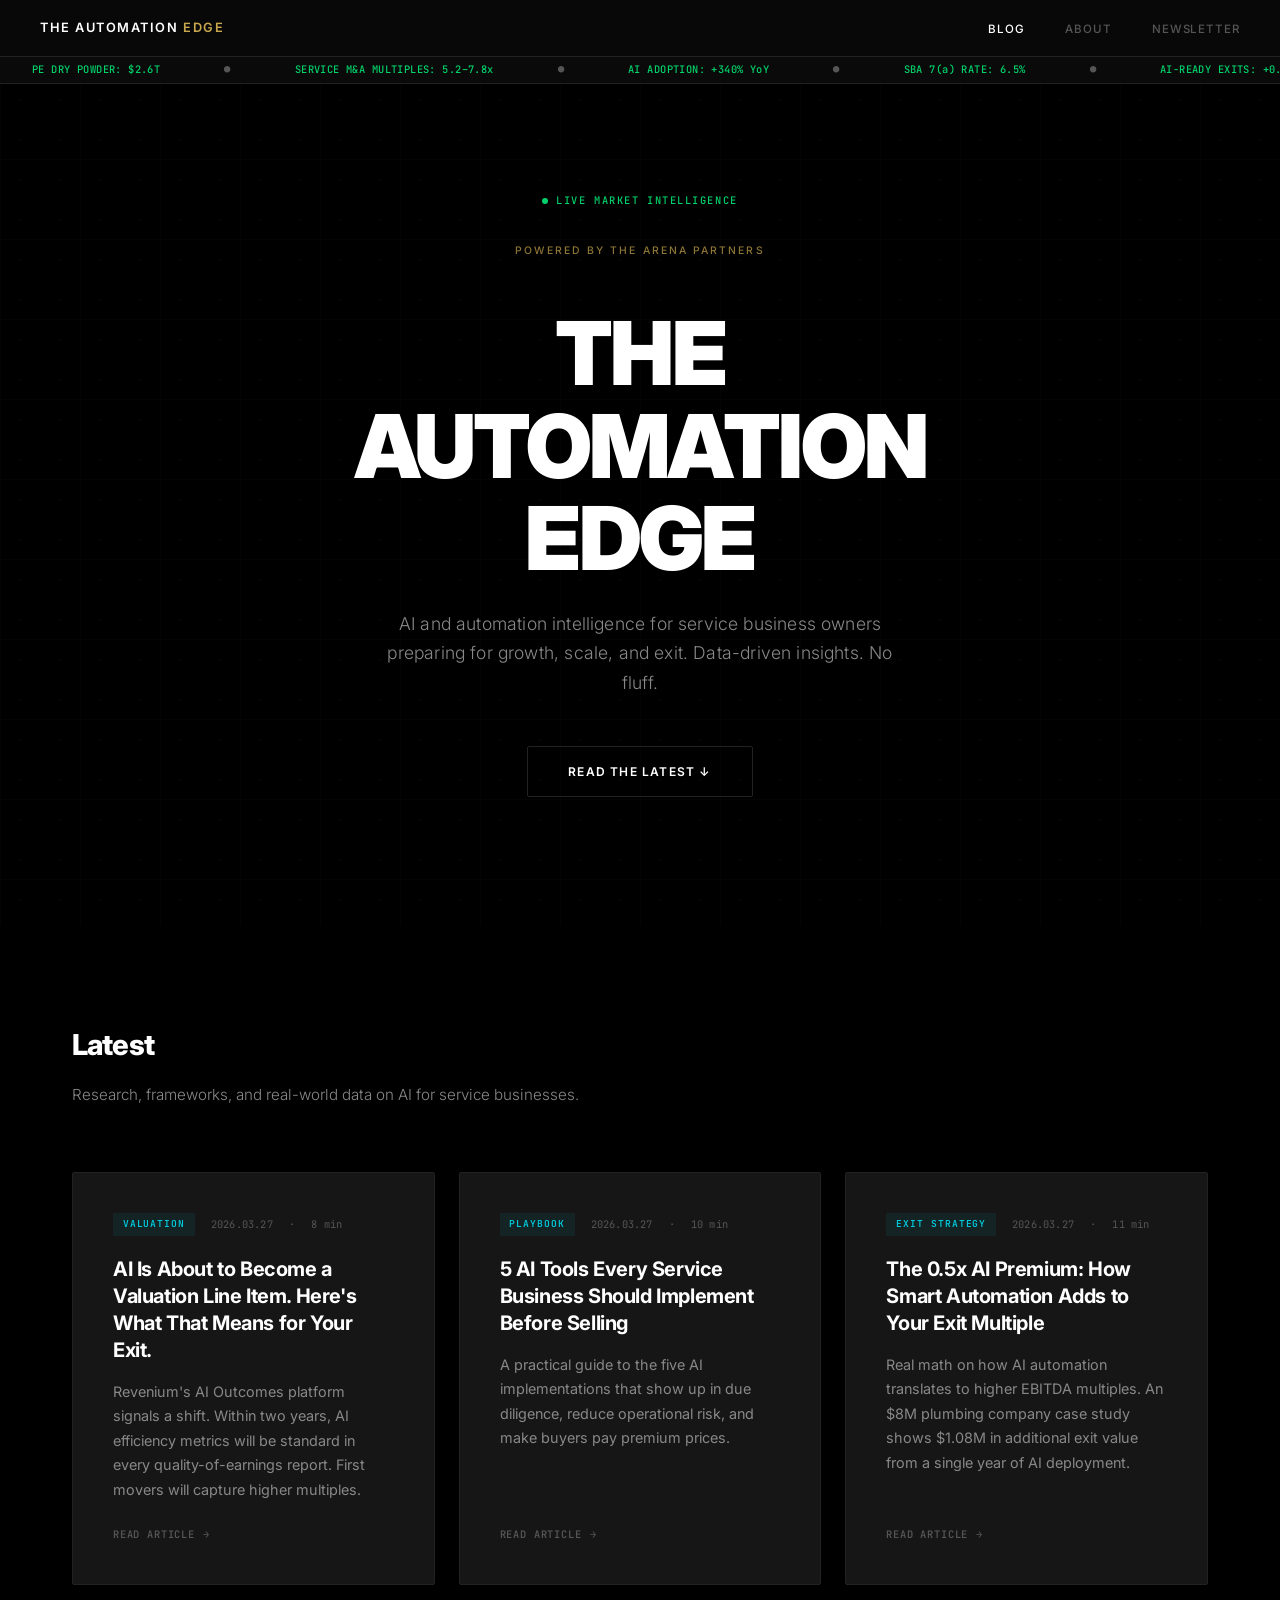
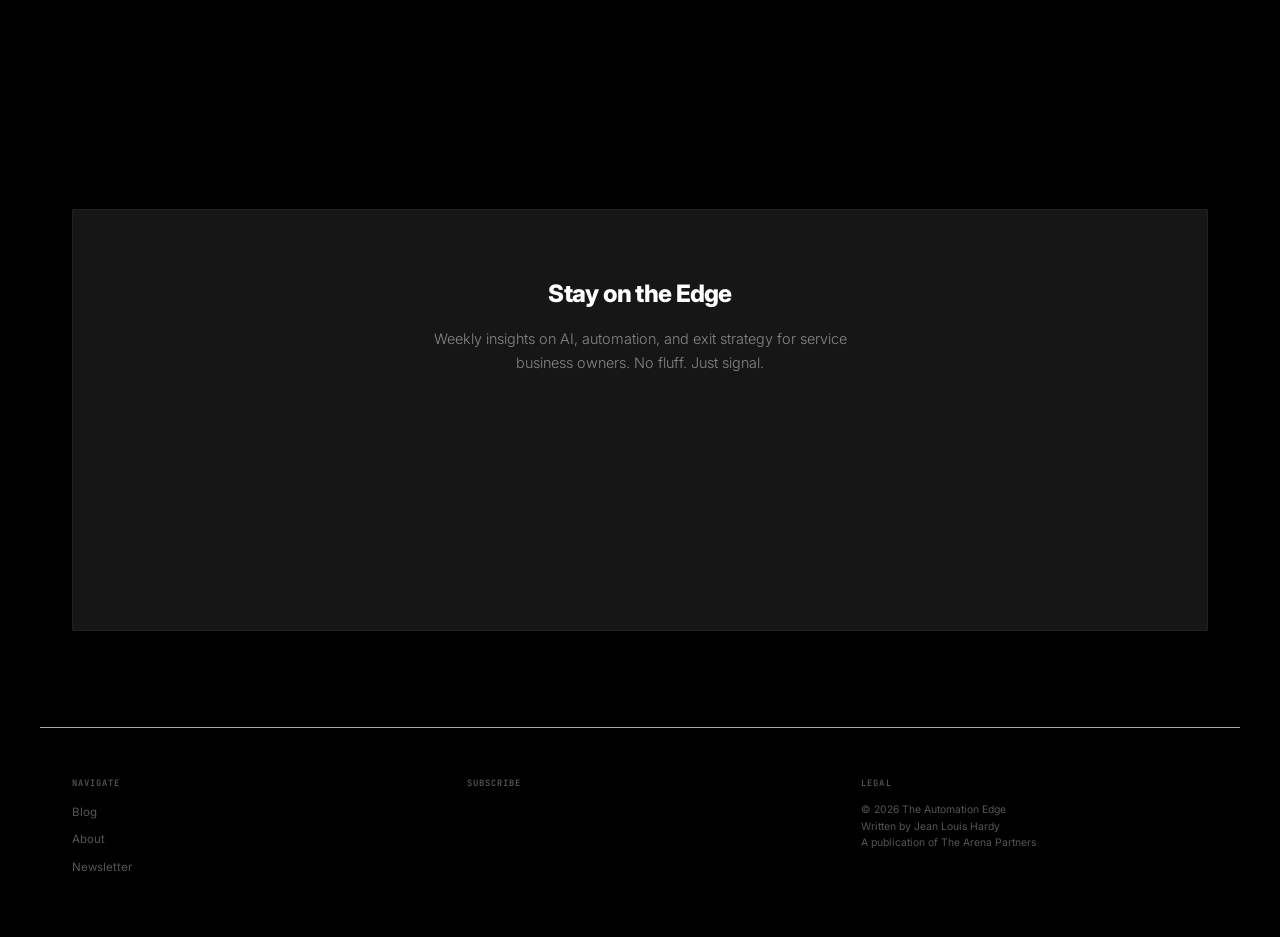
==== commit a6745ea2: "Fix: mobile CSS properly scoped - flex column for post grid, all opacity forced visible" ====
--- a/index.html
+++ b/index.html
@@ -22,7 +22,7 @@
   <meta name="twitter:title" content="The Automation Edge">
   <meta name="twitter:description" content="AI &amp; Automation Intelligence for Service Business Owners">
 
-  <link rel="stylesheet" href="style.css?v=4">
+  <link rel="stylesheet" href="style.css?v=5">
 
   <!-- Google Analytics -->
   <script async src="https://www.googletagmanager.com/gtag/js?id=G-SDMM90P63D"></script>
--- a/style.css
+++ b/style.css
@@ -393,7 +393,7 @@
 
 .post-grid {
   display: grid;
-  grid-template-columns: repeat(auto-fill, minmax(min(340px, 100%), 1fr));
+  grid-template-columns: repeat(auto-fill, minmax(min(320px, 100%), 1fr));
   gap: 1.5rem;
 }
 
@@ -1195,33 +1195,52 @@
   }
 }
 
-/* Mobile: disable reveal animations - show everything immediately */
-
-  .post-grid {
-    grid-template-columns: 1fr !important;
-  }
-
-  .hero {
-    min-height: auto !important;
-    padding: 6rem 1.5rem 4rem !important;
-  }
+/* Mobile: full fix for all mobile issues */
 @media (max-width: 768px) {
   .reveal {
     opacity: 1 !important;
     transform: none !important;
-  }
-  
+    transition: none !important;
+  }
+
+  .hero {
+    min-height: auto !important;
+    padding: 6rem 1.5rem 4rem !important;
+  }
+
+  .post-grid {
+    display: flex !important;
+    flex-direction: column !important;
+    gap: 1rem !important;
+  }
+
+  .post-card {
+    width: 100% !important;
+    opacity: 1 !important;
+    transform: none !important;
+  }
+
+  .section {
+    padding: 3rem 1rem !important;
+  }
+
+  .section-header {
+    opacity: 1 !important;
+    transform: none !important;
+  }
+
+  .newsletter-section {
+    opacity: 1 !important;
+    transform: none !important;
+  }
+
   .newsletter-section iframe {
     max-width: 100% !important;
     width: 100% !important;
   }
-  
-  .post-grid {
-    gap: 1rem;
-  }
-}
-
-/* Dark Substack embed wrapper */
+}
+
+/* Substack embed styling */
 .newsletter-section iframe {
   border-radius: 4px;
   max-width: 100%;
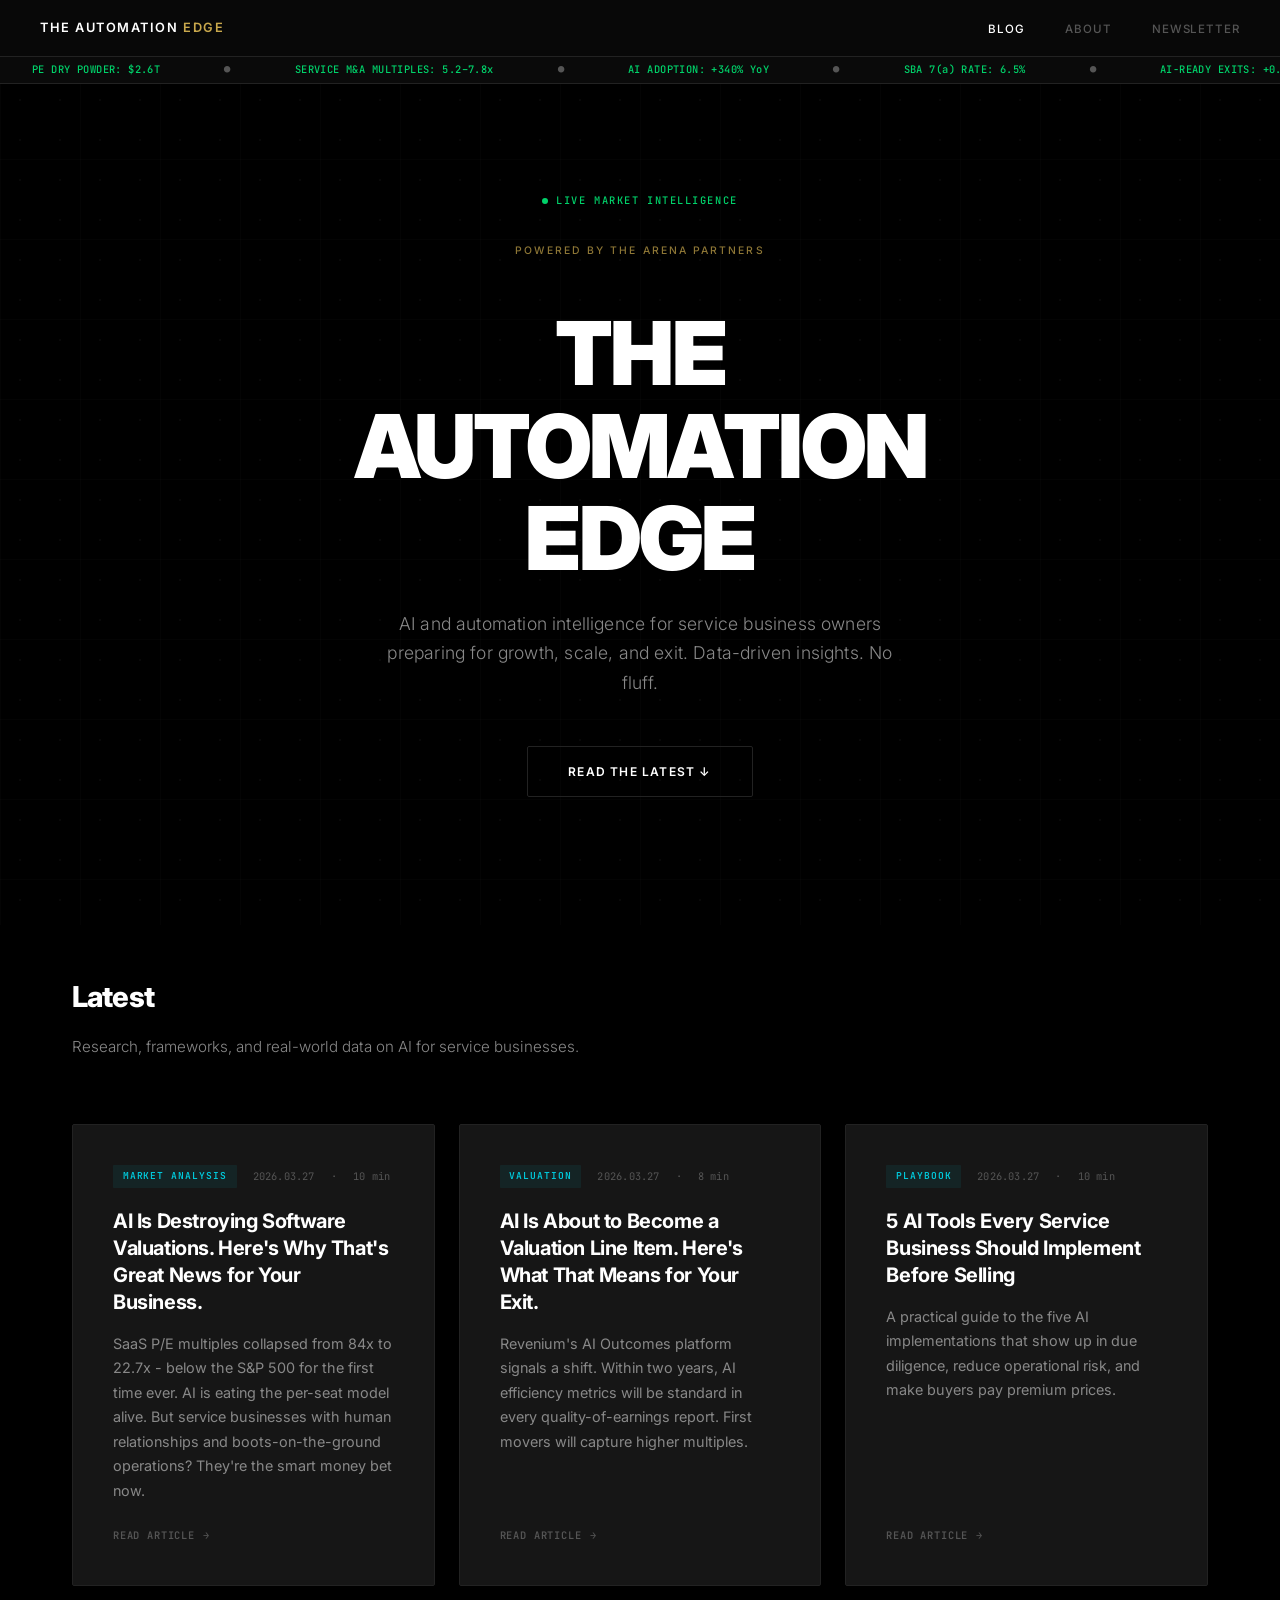
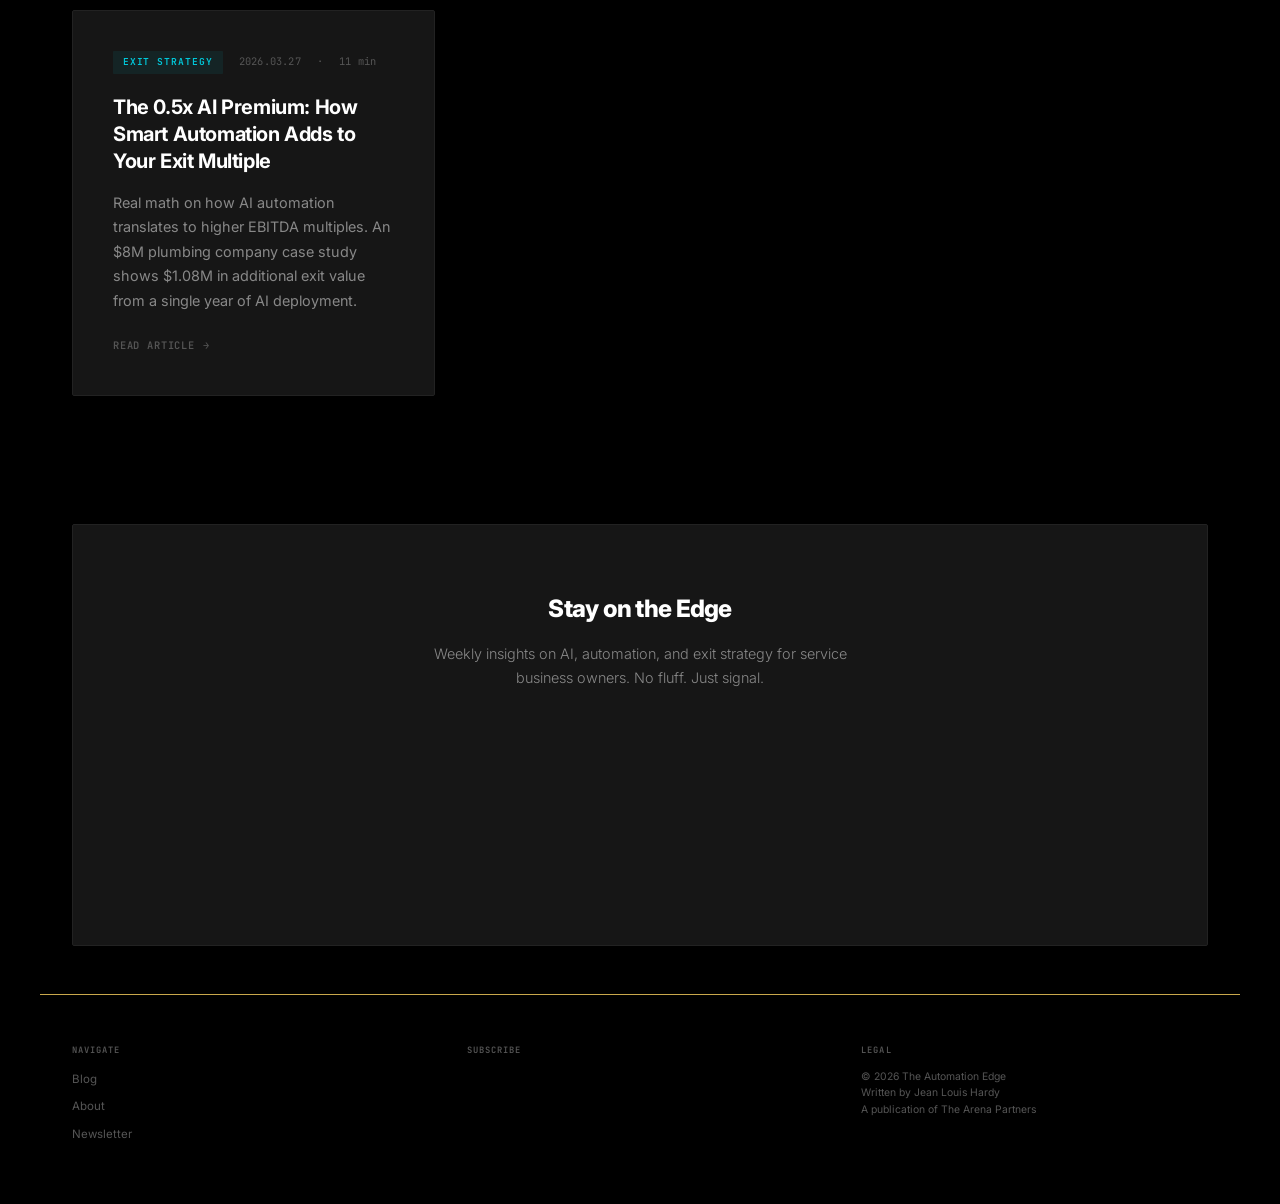
==== commit a26c5ddf: "Fix: reduce section padding to close gap between posts and newsletter" ====
--- a/index.html
+++ b/index.html
@@ -22,7 +22,7 @@
   <meta name="twitter:title" content="The Automation Edge">
   <meta name="twitter:description" content="AI &amp; Automation Intelligence for Service Business Owners">
 
-  <link rel="stylesheet" href="style.css?v=5">
+  <link rel="stylesheet" href="style.css?v=6">
 
   <!-- Google Analytics -->
   <script async src="https://www.googletagmanager.com/gtag/js?id=G-SDMM90P63D"></script>
@@ -116,6 +116,18 @@
     </div>
 
     <div class="post-grid">
+
+      <article class="post-card">
+        <div class="post-meta">
+          <span class="post-tag">Market Analysis</span>
+          <span>2026.03.27</span>
+          <span>·</span>
+          <span>10 min</span>
+        </div>
+        <h3><a href="ai-destroying-software-valuations.html">AI Is Destroying Software Valuations. Here's Why That's Great News for Your Business.</a></h3>
+        <p class="post-excerpt">SaaS P/E multiples collapsed from 84x to 22.7x - below the S&P 500 for the first time ever. AI is eating the per-seat model alive. But service businesses with human relationships and boots-on-the-ground operations? They're the smart money bet now.</p>
+        <a href="ai-destroying-software-valuations.html" class="read-more">Read article</a>
+      </article>
 
       <article class="post-card">
         <div class="post-meta">
--- a/style.css
+++ b/style.css
@@ -365,7 +365,7 @@
 .section {
   max-width: var(--max-width);
   margin: 0 auto;
-  padding: 6rem 2rem;
+  padding: 3rem 2rem;
 }
 
 .section-header {
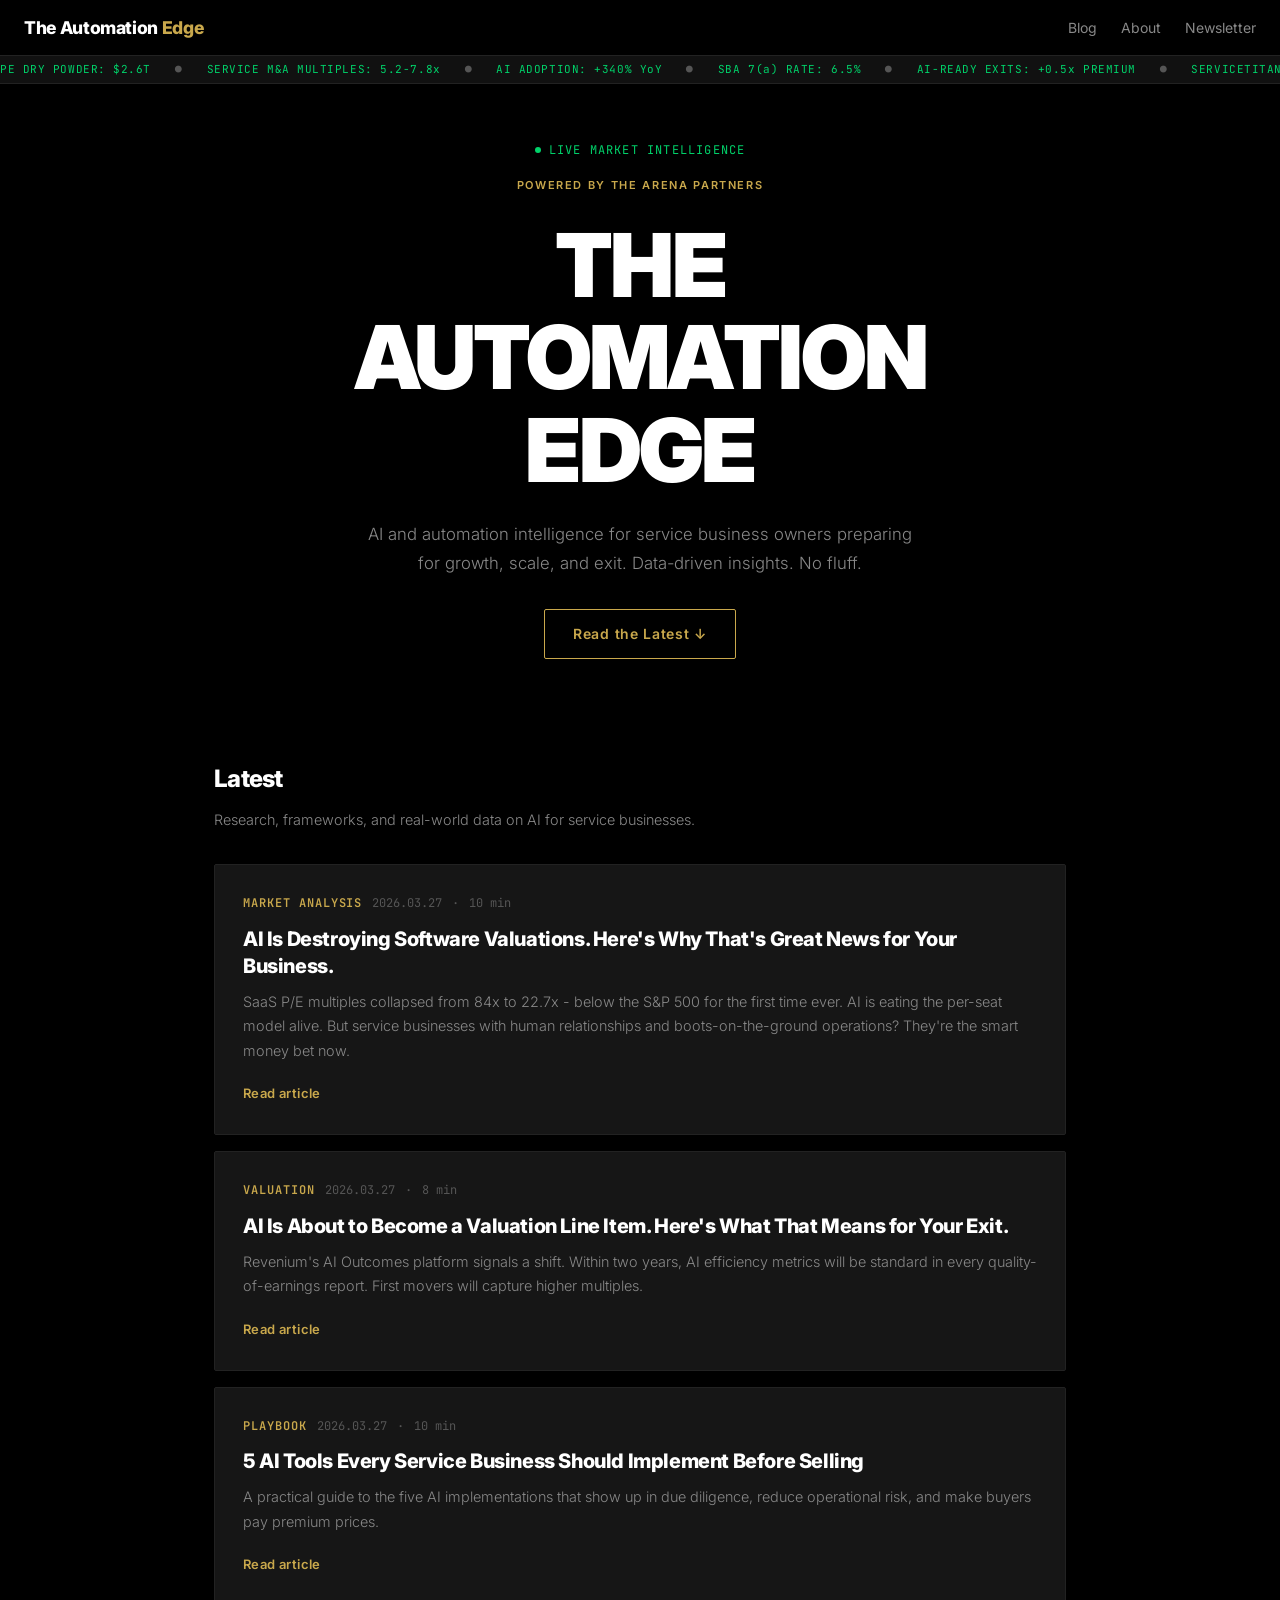
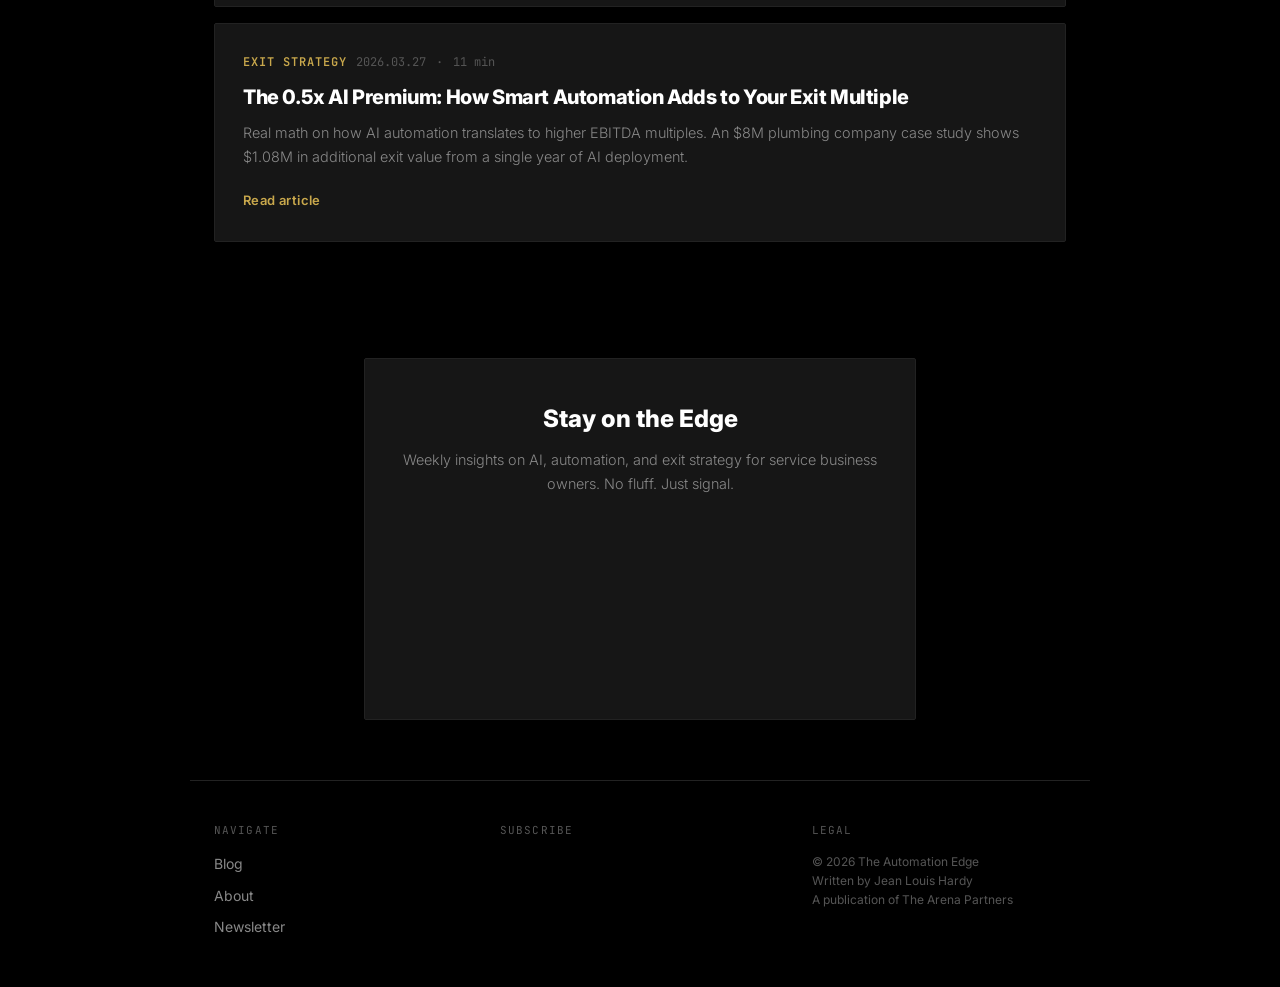
==== commit d2f86d0b: "Rebuild index.html from scratch - all styles inline, zero external CSS dependency, no animations" ====
--- a/index.html
+++ b/index.html
@@ -2,29 +2,24 @@
 <html lang="en">
 <head>
   <meta charset="UTF-8">
-  <meta http-equiv="Cache-Control" content="no-cache, no-store, must-revalidate">
-  <meta http-equiv="Pragma" content="no-cache">
   <meta name="viewport" content="width=device-width, initial-scale=1.0">
-  <title>The Automation Edge — AI &amp; Automation Intelligence for Service Business Owners</title>
+  <title>The Automation Edge — AI & Automation Intelligence for Service Business Owners</title>
   <meta name="description" content="Expert insights on AI and automation for service business owners preparing for growth, scale, and exit. Written by Jean Louis Hardy.">
   <meta name="author" content="Jean Louis Hardy">
   <link rel="canonical" href="https://vivianashford.github.io/automation-edge/">
-
-  <!-- Open Graph -->
   <meta property="og:type" content="website">
-  <meta property="og:title" content="The Automation Edge — AI &amp; Automation Intelligence for Service Business Owners">
+  <meta property="og:title" content="The Automation Edge — AI & Automation Intelligence for Service Business Owners">
   <meta property="og:description" content="Expert insights on AI and automation for service business owners preparing for growth, scale, and exit.">
   <meta property="og:url" content="https://vivianashford.github.io/automation-edge/">
   <meta property="og:site_name" content="The Automation Edge">
-
-  <!-- Twitter -->
   <meta name="twitter:card" content="summary_large_image">
   <meta name="twitter:title" content="The Automation Edge">
-  <meta name="twitter:description" content="AI &amp; Automation Intelligence for Service Business Owners">
-
-  <link rel="stylesheet" href="style.css?v=6">
-
-  <!-- Google Analytics -->
+  <meta name="twitter:description" content="AI & Automation Intelligence for Service Business Owners">
+
+  <link rel="preconnect" href="https://fonts.googleapis.com">
+  <link rel="preconnect" href="https://fonts.gstatic.com" crossorigin>
+  <link href="https://fonts.googleapis.com/css2?family=Inter:wght@300;400;600;800;900&family=JetBrains+Mono:wght@400;600&display=swap" rel="stylesheet">
+
   <script async src="https://www.googletagmanager.com/gtag/js?id=G-SDMM90P63D"></script>
   <script>
     window.dataLayer = window.dataLayer || [];
@@ -33,7 +28,6 @@
     gtag('config', 'G-SDMM90P63D');
   </script>
 
-  <!-- Schema.org -->
   <script type="application/ld+json">
   {
     "@context": "https://schema.org",
@@ -41,58 +35,429 @@
     "name": "The Automation Edge",
     "description": "AI & Automation Intelligence for Service Business Owners",
     "url": "https://vivianashford.github.io/automation-edge/",
-    "author": {
-      "@type": "Person",
-      "name": "Jean Louis Hardy"
-    }
+    "author": { "@type": "Person", "name": "Jean Louis Hardy" }
   }
   </script>
+
+  <style>
+    /* ALL styles inline - no external CSS dependency for the index page */
+    *, *::before, *::after { margin: 0; padding: 0; box-sizing: border-box; }
+
+    :root {
+      --black: #000000;
+      --surface: #111111;
+      --card: #161616;
+      --border: #222222;
+      --gold: #C9A84C;
+      --green: #00D26A;
+      --cyan: #00C9DB;
+      --white: #FFFFFF;
+      --gray: #888888;
+      --muted: #555555;
+    }
+
+    html { font-size: 16px; scroll-behavior: smooth; }
+
+    body {
+      font-family: 'Inter', -apple-system, BlinkMacSystemFont, 'Segoe UI', Roboto, sans-serif;
+      background: var(--black);
+      color: var(--white);
+      line-height: 1.7;
+      -webkit-font-smoothing: antialiased;
+    }
+
+    /* NAV */
+    .nav {
+      position: fixed;
+      top: 0;
+      left: 0;
+      right: 0;
+      z-index: 1000;
+      background: rgba(0,0,0,0.85);
+      backdrop-filter: blur(20px);
+      -webkit-backdrop-filter: blur(20px);
+      border-bottom: 1px solid var(--border);
+      padding: 0 24px;
+      height: 56px;
+      display: flex;
+      align-items: center;
+      justify-content: space-between;
+    }
+
+    .nav-brand {
+      color: var(--white);
+      text-decoration: none;
+      font-weight: 800;
+      font-size: 1.1rem;
+      letter-spacing: -0.02em;
+    }
+
+    .nav-brand span { color: var(--gold); }
+
+    .nav-links {
+      list-style: none;
+      display: flex;
+      gap: 24px;
+    }
+
+    .nav-links a {
+      color: var(--gray);
+      text-decoration: none;
+      font-size: 14px;
+      font-weight: 400;
+    }
+
+    .nav-links a:hover { color: var(--white); }
+
+    .nav-toggle {
+      display: none;
+      background: none;
+      border: none;
+      color: var(--white);
+      font-size: 24px;
+      cursor: pointer;
+    }
+
+    /* TICKER */
+    .ticker {
+      position: fixed;
+      top: 56px;
+      left: 0;
+      right: 0;
+      z-index: 999;
+      background: var(--surface);
+      border-bottom: 1px solid var(--border);
+      height: 28px;
+      overflow: hidden;
+      display: flex;
+      align-items: center;
+    }
+
+    .ticker-track {
+      display: flex;
+      gap: 24px;
+      white-space: nowrap;
+      animation: scroll-ticker 30s linear infinite;
+      font-family: 'JetBrains Mono', monospace;
+      font-size: 11px;
+      color: var(--green);
+      letter-spacing: 0.05em;
+    }
+
+    .ticker-dot { color: var(--muted); }
+
+    @keyframes scroll-ticker {
+      0% { transform: translateX(0); }
+      100% { transform: translateX(-50%); }
+    }
+
+    /* HERO */
+    .hero {
+      padding: 140px 24px 60px;
+      text-align: center;
+      max-width: 800px;
+      margin: 0 auto;
+    }
+
+    .hero-eyebrow {
+      font-family: 'JetBrains Mono', monospace;
+      font-size: 12px;
+      color: var(--green);
+      letter-spacing: 0.1em;
+      text-transform: uppercase;
+      margin-bottom: 16px;
+      display: flex;
+      align-items: center;
+      justify-content: center;
+      gap: 8px;
+    }
+
+    .pulse-dot {
+      width: 6px;
+      height: 6px;
+      background: var(--green);
+      border-radius: 50%;
+      animation: pulse 2s ease-in-out infinite;
+    }
+
+    @keyframes pulse {
+      0%, 100% { opacity: 1; }
+      50% { opacity: 0.3; }
+    }
+
+    .arena-wordmark {
+      color: var(--gold);
+      font-size: 11px;
+      font-weight: 600;
+      letter-spacing: 0.15em;
+      text-transform: uppercase;
+      margin-bottom: 24px;
+    }
+
+    .hero h1 {
+      font-size: clamp(3rem, 8vw, 5.5rem);
+      font-weight: 900;
+      letter-spacing: -0.03em;
+      line-height: 1.05;
+      margin-bottom: 24px;
+    }
+
+    .hero .tagline {
+      color: var(--gray);
+      font-size: 1.05rem;
+      font-weight: 300;
+      line-height: 1.7;
+      max-width: 560px;
+      margin: 0 auto 32px;
+    }
+
+    .hero-cta {
+      display: inline-block;
+      color: var(--gold);
+      text-decoration: none;
+      font-size: 14px;
+      font-weight: 600;
+      letter-spacing: 0.05em;
+      border: 1px solid var(--gold);
+      padding: 12px 28px;
+      border-radius: 2px;
+      transition: all 0.2s;
+    }
+
+    .hero-cta:hover {
+      background: var(--gold);
+      color: var(--black);
+    }
+
+    /* POSTS SECTION */
+    .posts-section {
+      max-width: 900px;
+      margin: 0 auto;
+      padding: 40px 24px 60px;
+    }
+
+    .section-label {
+      font-size: 1.5rem;
+      font-weight: 800;
+      letter-spacing: -0.03em;
+      margin-bottom: 8px;
+    }
+
+    .section-desc {
+      color: var(--gray);
+      font-size: 0.9rem;
+      font-weight: 300;
+      margin-bottom: 32px;
+    }
+
+    /* POST CARDS - no animation, always visible */
+    .post-card {
+      background: var(--card);
+      border: 1px solid var(--border);
+      border-radius: 2px;
+      padding: 28px;
+      margin-bottom: 16px;
+      transition: border-color 0.2s;
+    }
+
+    .post-card:hover {
+      border-color: var(--gold);
+    }
+
+    .post-meta {
+      display: flex;
+      align-items: center;
+      gap: 10px;
+      margin-bottom: 12px;
+      font-family: 'JetBrains Mono', monospace;
+      font-size: 12px;
+      color: var(--muted);
+    }
+
+    .post-tag {
+      color: var(--gold);
+      font-weight: 600;
+      text-transform: uppercase;
+      letter-spacing: 0.08em;
+    }
+
+    .post-card h3 {
+      font-size: 1.25rem;
+      font-weight: 800;
+      letter-spacing: -0.02em;
+      margin-bottom: 10px;
+      line-height: 1.35;
+    }
+
+    .post-card h3 a {
+      color: var(--white);
+      text-decoration: none;
+    }
+
+    .post-card h3 a:hover {
+      color: var(--gold);
+    }
+
+    .post-excerpt {
+      color: var(--gray);
+      font-size: 0.9rem;
+      font-weight: 300;
+      line-height: 1.7;
+      margin-bottom: 16px;
+    }
+
+    .read-more {
+      color: var(--gold);
+      text-decoration: none;
+      font-size: 13px;
+      font-weight: 600;
+      letter-spacing: 0.03em;
+    }
+
+    .read-more:hover {
+      text-decoration: underline;
+    }
+
+    /* NEWSLETTER */
+    .newsletter {
+      max-width: 600px;
+      margin: 0 auto;
+      padding: 40px 24px 60px;
+      text-align: center;
+    }
+
+    .newsletter-box {
+      background: var(--card);
+      border: 1px solid var(--border);
+      border-radius: 2px;
+      padding: 40px 28px;
+    }
+
+    .newsletter-box h2 {
+      font-size: 1.5rem;
+      font-weight: 800;
+      margin-bottom: 8px;
+    }
+
+    .newsletter-box p {
+      color: var(--gray);
+      font-size: 0.9rem;
+      font-weight: 300;
+      margin-bottom: 24px;
+    }
+
+    .newsletter-box iframe {
+      border: none;
+      width: 100%;
+      max-width: 480px;
+    }
+
+    /* FOOTER */
+    .footer {
+      border-top: 1px solid var(--border);
+      padding: 40px 24px;
+      max-width: 900px;
+      margin: 0 auto;
+    }
+
+    .footer-grid {
+      display: grid;
+      grid-template-columns: 1fr 1fr 1fr;
+      gap: 32px;
+    }
+
+    .footer-label {
+      font-family: 'JetBrains Mono', monospace;
+      font-size: 11px;
+      color: var(--muted);
+      text-transform: uppercase;
+      letter-spacing: 0.1em;
+      margin-bottom: 12px;
+    }
+
+    .footer a {
+      color: var(--gray);
+      text-decoration: none;
+      font-size: 14px;
+      display: block;
+      margin-bottom: 8px;
+    }
+
+    .footer a:hover { color: var(--white); }
+
+    .footer-legal {
+      color: var(--muted);
+      font-size: 12px;
+      line-height: 1.6;
+    }
+
+    /* MOBILE */
+    @media (max-width: 768px) {
+      .nav-links { display: none; }
+      .nav-links.open {
+        display: flex;
+        flex-direction: column;
+        position: absolute;
+        top: 56px;
+        left: 0;
+        right: 0;
+        background: rgba(0,0,0,0.95);
+        padding: 16px 24px;
+        gap: 12px;
+        border-bottom: 1px solid var(--border);
+      }
+      .nav-toggle { display: block; }
+      .hero { padding: 100px 20px 40px; }
+      .hero h1 { font-size: clamp(2.5rem, 10vw, 3.5rem); }
+      .posts-section { padding: 24px 16px 40px; }
+      .post-card { padding: 20px; }
+      .newsletter { padding: 24px 16px 40px; }
+      .newsletter-box { padding: 28px 20px; }
+      .footer-grid { grid-template-columns: 1fr; gap: 24px; }
+      .ticker { top: 56px; }
+    }
+  </style>
 </head>
 <body>
 
-  <!-- Scroll Progress Bar -->
-  <div class="scroll-progress" id="scrollProgress"></div>
-
-  <!-- Navigation -->
-  <nav class="site-nav" id="siteNav">
-    <div class="nav-inner">
-      <a href="index.html" class="nav-brand">The Automation <span>Edge</span></a>
-      <button class="nav-toggle" onclick="document.querySelector('.nav-links').classList.toggle('open')" aria-label="Toggle menu">&#9776;</button>
-      <ul class="nav-links">
-        <li><a href="index.html" class="active">Blog</a></li>
-        <li><a href="about.html">About</a></li>
-        <li><a href="https://thearenapartners.substack.com" target="_blank" rel="noopener">Newsletter</a></li>
-      </ul>
-    </div>
+  <!-- Nav -->
+  <nav class="nav">
+    <a href="index.html" class="nav-brand">The Automation <span>Edge</span></a>
+    <button class="nav-toggle" onclick="document.querySelector('.nav-links').classList.toggle('open')" aria-label="Menu">&#9776;</button>
+    <ul class="nav-links">
+      <li><a href="index.html">Blog</a></li>
+      <li><a href="about.html">About</a></li>
+      <li><a href="https://thearenapartners.substack.com" target="_blank" rel="noopener">Newsletter</a></li>
+    </ul>
   </nav>
 
-  <!-- Data Ticker -->
-  <div class="ticker-bar">
+  <!-- Ticker -->
+  <div class="ticker">
     <div class="ticker-track">
       <span>PE DRY POWDER: $2.6T</span>
-      <span class="ticker-dot">●</span>
-      <span>SERVICE M&amp;A MULTIPLES: 5.2–7.8x</span>
-      <span class="ticker-dot">●</span>
+      <span class="ticker-dot">&#9679;</span>
+      <span>SERVICE M&amp;A MULTIPLES: 5.2-7.8x</span>
+      <span class="ticker-dot">&#9679;</span>
       <span>AI ADOPTION: +340% YoY</span>
-      <span class="ticker-dot">●</span>
+      <span class="ticker-dot">&#9679;</span>
       <span>SBA 7(a) RATE: 6.5%</span>
-      <span class="ticker-dot">●</span>
+      <span class="ticker-dot">&#9679;</span>
       <span>AI-READY EXITS: +0.5x PREMIUM</span>
-      <span class="ticker-dot">●</span>
+      <span class="ticker-dot">&#9679;</span>
       <span>SERVICETITAN MKTCAP: $9.2B</span>
-      <span class="ticker-dot">●</span>
+      <span class="ticker-dot">&#9679;</span>
       <span>PE DRY POWDER: $2.6T</span>
-      <span class="ticker-dot">●</span>
-      <span>SERVICE M&amp;A MULTIPLES: 5.2–7.8x</span>
-      <span class="ticker-dot">●</span>
+      <span class="ticker-dot">&#9679;</span>
+      <span>SERVICE M&amp;A MULTIPLES: 5.2-7.8x</span>
+      <span class="ticker-dot">&#9679;</span>
       <span>AI ADOPTION: +340% YoY</span>
-      <span class="ticker-dot">●</span>
+      <span class="ticker-dot">&#9679;</span>
       <span>SBA 7(a) RATE: 6.5%</span>
-      <span class="ticker-dot">●</span>
+      <span class="ticker-dot">&#9679;</span>
       <span>AI-READY EXITS: +0.5x PREMIUM</span>
-      <span class="ticker-dot">●</span>
+      <span class="ticker-dot">&#9679;</span>
       <span>SERVICETITAN MKTCAP: $9.2B</span>
-      <span class="ticker-dot">●</span>
+      <span class="ticker-dot">&#9679;</span>
     </div>
   </div>
 
@@ -109,68 +474,62 @@
   </section>
 
   <!-- Posts -->
-  <section class="section" id="posts">
-    <div class="section-header">
-      <h2>Latest</h2>
-      <p>Research, frameworks, and real-world data on AI for service businesses.</p>
-    </div>
-
-    <div class="post-grid">
-
-      <article class="post-card">
-        <div class="post-meta">
-          <span class="post-tag">Market Analysis</span>
-          <span>2026.03.27</span>
-          <span>·</span>
-          <span>10 min</span>
-        </div>
-        <h3><a href="ai-destroying-software-valuations.html">AI Is Destroying Software Valuations. Here's Why That's Great News for Your Business.</a></h3>
-        <p class="post-excerpt">SaaS P/E multiples collapsed from 84x to 22.7x - below the S&P 500 for the first time ever. AI is eating the per-seat model alive. But service businesses with human relationships and boots-on-the-ground operations? They're the smart money bet now.</p>
-        <a href="ai-destroying-software-valuations.html" class="read-more">Read article</a>
-      </article>
-
-      <article class="post-card">
-        <div class="post-meta">
-          <span class="post-tag">Valuation</span>
-          <span>2026.03.27</span>
-          <span>·</span>
-          <span>8 min</span>
-        </div>
-        <h3><a href="ai-valuation-line-item.html">AI Is About to Become a Valuation Line Item. Here's What That Means for Your Exit.</a></h3>
-        <p class="post-excerpt">Revenium's AI Outcomes platform signals a shift. Within two years, AI efficiency metrics will be standard in every quality-of-earnings report. First movers will capture higher multiples.</p>
-        <a href="ai-valuation-line-item.html" class="read-more">Read article</a>
-      </article>
-
-      <article class="post-card">
-        <div class="post-meta">
-          <span class="post-tag">Playbook</span>
-          <span>2026.03.27</span>
-          <span>·</span>
-          <span>10 min</span>
-        </div>
-        <h3><a href="five-ai-tools-before-selling.html">5 AI Tools Every Service Business Should Implement Before Selling</a></h3>
-        <p class="post-excerpt">A practical guide to the five AI implementations that show up in due diligence, reduce operational risk, and make buyers pay premium prices.</p>
-        <a href="five-ai-tools-before-selling.html" class="read-more">Read article</a>
-      </article>
-
-      <article class="post-card">
-        <div class="post-meta">
-          <span class="post-tag">Exit Strategy</span>
-          <span>2026.03.27</span>
-          <span>·</span>
-          <span>11 min</span>
-        </div>
-        <h3><a href="the-05x-ai-premium.html">The 0.5x AI Premium: How Smart Automation Adds to Your Exit Multiple</a></h3>
-        <p class="post-excerpt">Real math on how AI automation translates to higher EBITDA multiples. An $8M plumbing company case study shows $1.08M in additional exit value from a single year of AI deployment.</p>
-        <a href="the-05x-ai-premium.html" class="read-more">Read article</a>
-      </article>
-
-    </div>
+  <section class="posts-section" id="posts">
+    <h2 class="section-label">Latest</h2>
+    <p class="section-desc">Research, frameworks, and real-world data on AI for service businesses.</p>
+
+    <article class="post-card">
+      <div class="post-meta">
+        <span class="post-tag">Market Analysis</span>
+        <span>2026.03.27</span>
+        <span>&#183;</span>
+        <span>10 min</span>
+      </div>
+      <h3><a href="ai-destroying-software-valuations.html">AI Is Destroying Software Valuations. Here's Why That's Great News for Your Business.</a></h3>
+      <p class="post-excerpt">SaaS P/E multiples collapsed from 84x to 22.7x - below the S&P 500 for the first time ever. AI is eating the per-seat model alive. But service businesses with human relationships and boots-on-the-ground operations? They're the smart money bet now.</p>
+      <a href="ai-destroying-software-valuations.html" class="read-more">Read article</a>
+    </article>
+
+    <article class="post-card">
+      <div class="post-meta">
+        <span class="post-tag">Valuation</span>
+        <span>2026.03.27</span>
+        <span>&#183;</span>
+        <span>8 min</span>
+      </div>
+      <h3><a href="ai-valuation-line-item.html">AI Is About to Become a Valuation Line Item. Here's What That Means for Your Exit.</a></h3>
+      <p class="post-excerpt">Revenium's AI Outcomes platform signals a shift. Within two years, AI efficiency metrics will be standard in every quality-of-earnings report. First movers will capture higher multiples.</p>
+      <a href="ai-valuation-line-item.html" class="read-more">Read article</a>
+    </article>
+
+    <article class="post-card">
+      <div class="post-meta">
+        <span class="post-tag">Playbook</span>
+        <span>2026.03.27</span>
+        <span>&#183;</span>
+        <span>10 min</span>
+      </div>
+      <h3><a href="five-ai-tools-before-selling.html">5 AI Tools Every Service Business Should Implement Before Selling</a></h3>
+      <p class="post-excerpt">A practical guide to the five AI implementations that show up in due diligence, reduce operational risk, and make buyers pay premium prices.</p>
+      <a href="five-ai-tools-before-selling.html" class="read-more">Read article</a>
+    </article>
+
+    <article class="post-card">
+      <div class="post-meta">
+        <span class="post-tag">Exit Strategy</span>
+        <span>2026.03.27</span>
+        <span>&#183;</span>
+        <span>11 min</span>
+      </div>
+      <h3><a href="the-05x-ai-premium.html">The 0.5x AI Premium: How Smart Automation Adds to Your Exit Multiple</a></h3>
+      <p class="post-excerpt">Real math on how AI automation translates to higher EBITDA multiples. An $8M plumbing company case study shows $1.08M in additional exit value from a single year of AI deployment.</p>
+      <a href="the-05x-ai-premium.html" class="read-more">Read article</a>
+    </article>
   </section>
 
   <!-- Newsletter -->
-  <section class="section">
-    <div class="newsletter-section">
+  <section class="newsletter">
+    <div class="newsletter-box">
       <h2>Stay on the Edge</h2>
       <p>Weekly insights on AI, automation, and exit strategy for service business owners. No fluff. Just signal.</p>
       <iframe src="https://thearenapartners.substack.com/embed" width="480" height="150" style="background: transparent;" frameborder="0" scrolling="no"></iframe>
@@ -178,74 +537,28 @@
   </section>
 
   <!-- Footer -->
-  <footer class="site-footer">
-    <div class="footer-inner">
-      <div class="footer-col">
-        <div class="footer-col-label">Navigate</div>
-        <ul class="footer-links">
-          <li><a href="index.html">Blog</a></li>
-          <li><a href="about.html">About</a></li>
-          <li><a href="https://thearenapartners.substack.com" target="_blank" rel="noopener">Newsletter</a></li>
-        </ul>
-      </div>
-      <div class="footer-col">
-        <div class="footer-col-label">Subscribe</div>
-        <div class="footer-newsletter">
-          <iframe src="https://thearenapartners.substack.com/embed" width="300" height="80" style="background: transparent;" frameborder="0" scrolling="no"></iframe>
+  <footer class="footer">
+    <div class="footer-grid">
+      <div>
+        <div class="footer-label">Navigate</div>
+        <a href="index.html">Blog</a>
+        <a href="about.html">About</a>
+        <a href="https://thearenapartners.substack.com" target="_blank" rel="noopener">Newsletter</a>
+      </div>
+      <div>
+        <div class="footer-label">Subscribe</div>
+        <iframe src="https://thearenapartners.substack.com/embed" width="280" height="80" style="background: transparent;" frameborder="0" scrolling="no"></iframe>
+      </div>
+      <div>
+        <div class="footer-label">Legal</div>
+        <div class="footer-legal">
+          &copy; 2026 The Automation Edge<br>
+          Written by Jean Louis Hardy<br>
+          A publication of The Arena Partners
         </div>
-      </div>
-      <div class="footer-col footer-legal">
-        <div class="footer-col-label">Legal</div>
-        <p>&copy; 2026 The Automation Edge</p>
-        <p>Written by Jean Louis Hardy</p>
-        <p>A publication of The Arena Partners</p>
       </div>
     </div>
   </footer>
 
-  <script>
-    // Scroll progress
-    const progressBar = document.getElementById('scrollProgress');
-    window.addEventListener('scroll', () => {
-      const scrollTop = document.documentElement.scrollTop || document.body.scrollTop;
-      const scrollHeight = document.documentElement.scrollHeight - document.documentElement.clientHeight;
-      progressBar.style.width = (scrollTop / scrollHeight) * 100 + '%';
-    });
-
-    // Nav show/hide on scroll direction
-    let lastScrollY = 0;
-    const nav = document.getElementById('siteNav');
-    window.addEventListener('scroll', () => {
-      const currentScrollY = window.scrollY;
-      if (currentScrollY > lastScrollY && currentScrollY > 100) {
-        nav.classList.add('nav-hidden');
-      } else {
-        nav.classList.remove('nav-hidden');
-      }
-      lastScrollY = currentScrollY;
-    });
-
-    // Reveal animations
-    // Reveal animations with fallback
-    const revealElements = document.querySelectorAll('.post-card, .newsletter-section, .section-header');
-    if ('IntersectionObserver' in window) {
-      revealElements.forEach(el => el.classList.add('reveal'));
-      const observer = new IntersectionObserver((entries) => {
-        entries.forEach(entry => {
-          if (entry.isIntersecting) {
-            entry.target.classList.add('revealed');
-            observer.unobserve(entry.target);
-          }
-        });
-      }, { threshold: 0.05, rootMargin: '0px 0px 50px 0px' });
-      revealElements.forEach(el => observer.observe(el));
-      // Fallback: reveal everything after 2s in case observer doesn't fire
-      setTimeout(() => {
-        revealElements.forEach(el => el.classList.add('revealed'));
-      }, 2000);
-    }
-    // No IntersectionObserver = everything visible by default (no reveal class added)
-  </script>
-
 </body>
 </html>
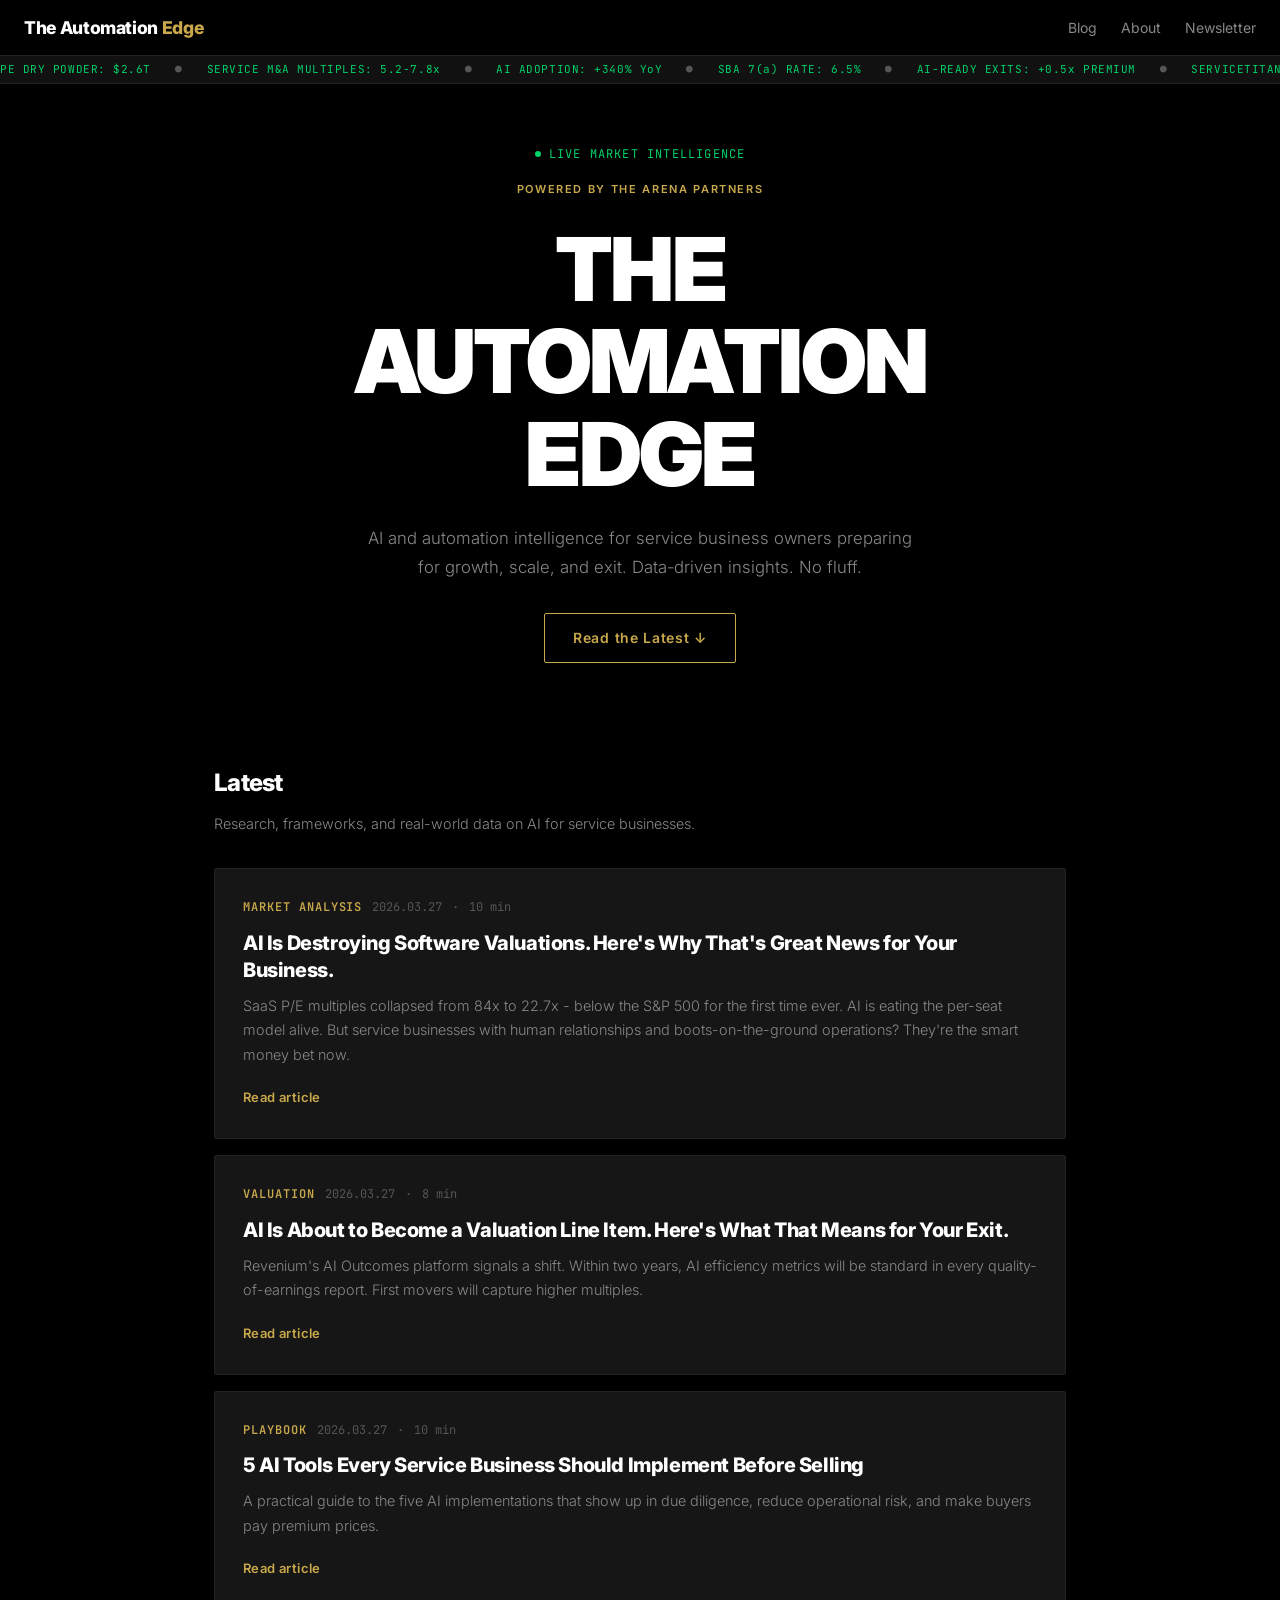
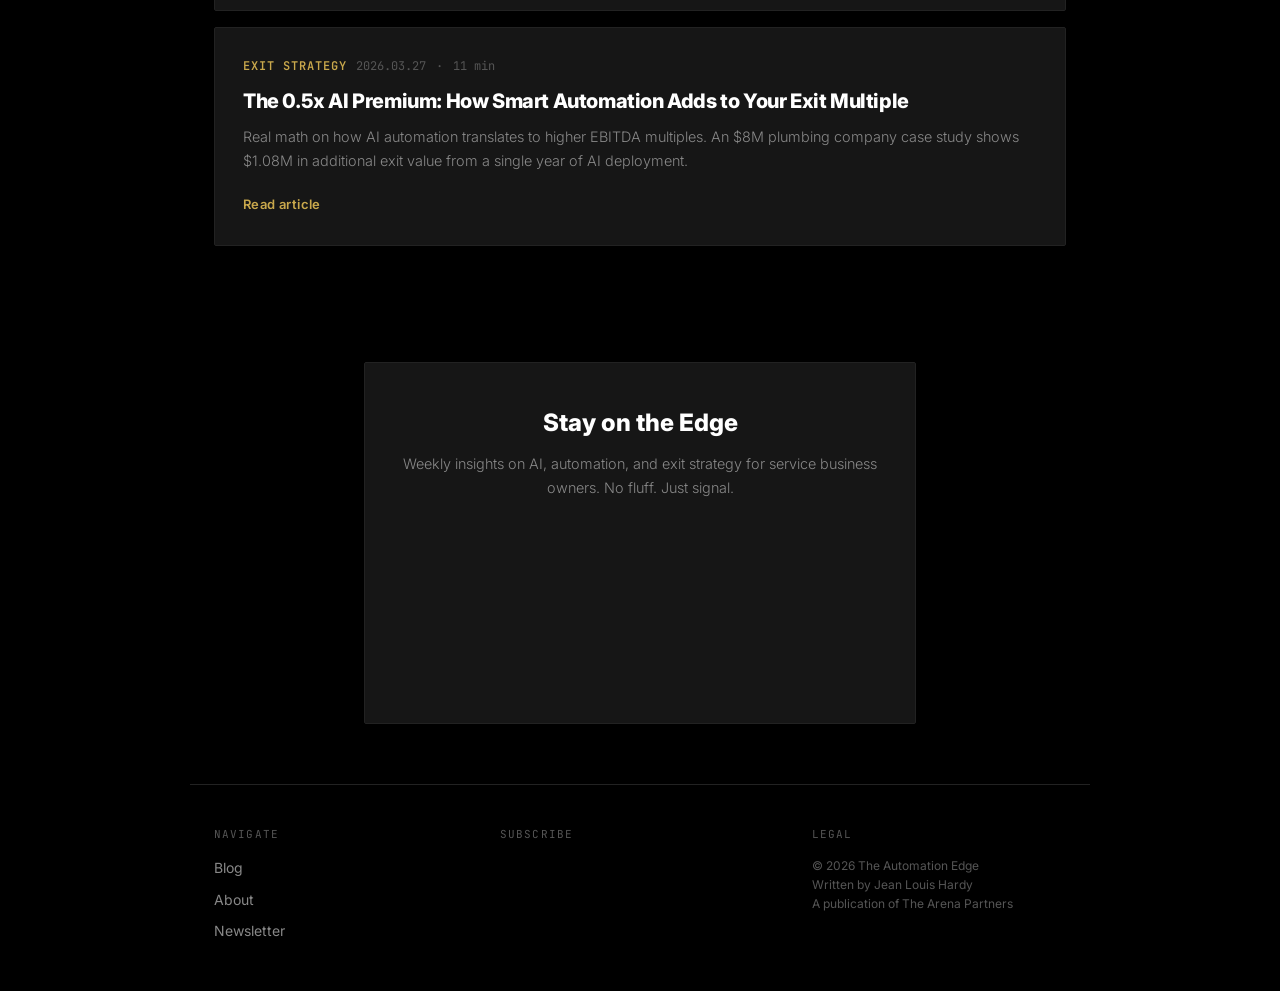
==== commit 418e201b: "Fix: ticker scrolls with page, reduce hero gap" ====
--- a/index.html
+++ b/index.html
@@ -118,13 +118,9 @@
       cursor: pointer;
     }
 
-    /* TICKER */
+    /* TICKER - scrolls with page, not fixed */
     .ticker {
-      position: fixed;
-      top: 56px;
-      left: 0;
-      right: 0;
-      z-index: 999;
+      margin-top: 56px;
       background: var(--surface);
       border-bottom: 1px solid var(--border);
       height: 28px;
@@ -153,7 +149,7 @@
 
     /* HERO */
     .hero {
-      padding: 140px 24px 60px;
+      padding: 60px 24px 60px;
       text-align: center;
       max-width: 800px;
       margin: 0 auto;
@@ -407,14 +403,14 @@
         border-bottom: 1px solid var(--border);
       }
       .nav-toggle { display: block; }
-      .hero { padding: 100px 20px 40px; }
+      .hero { padding: 40px 20px 30px; }
       .hero h1 { font-size: clamp(2.5rem, 10vw, 3.5rem); }
       .posts-section { padding: 24px 16px 40px; }
       .post-card { padding: 20px; }
       .newsletter { padding: 24px 16px 40px; }
       .newsletter-box { padding: 28px 20px; }
       .footer-grid { grid-template-columns: 1fr; gap: 24px; }
-      .ticker { top: 56px; }
+      .ticker { margin-top: 56px; }
     }
   </style>
 </head>
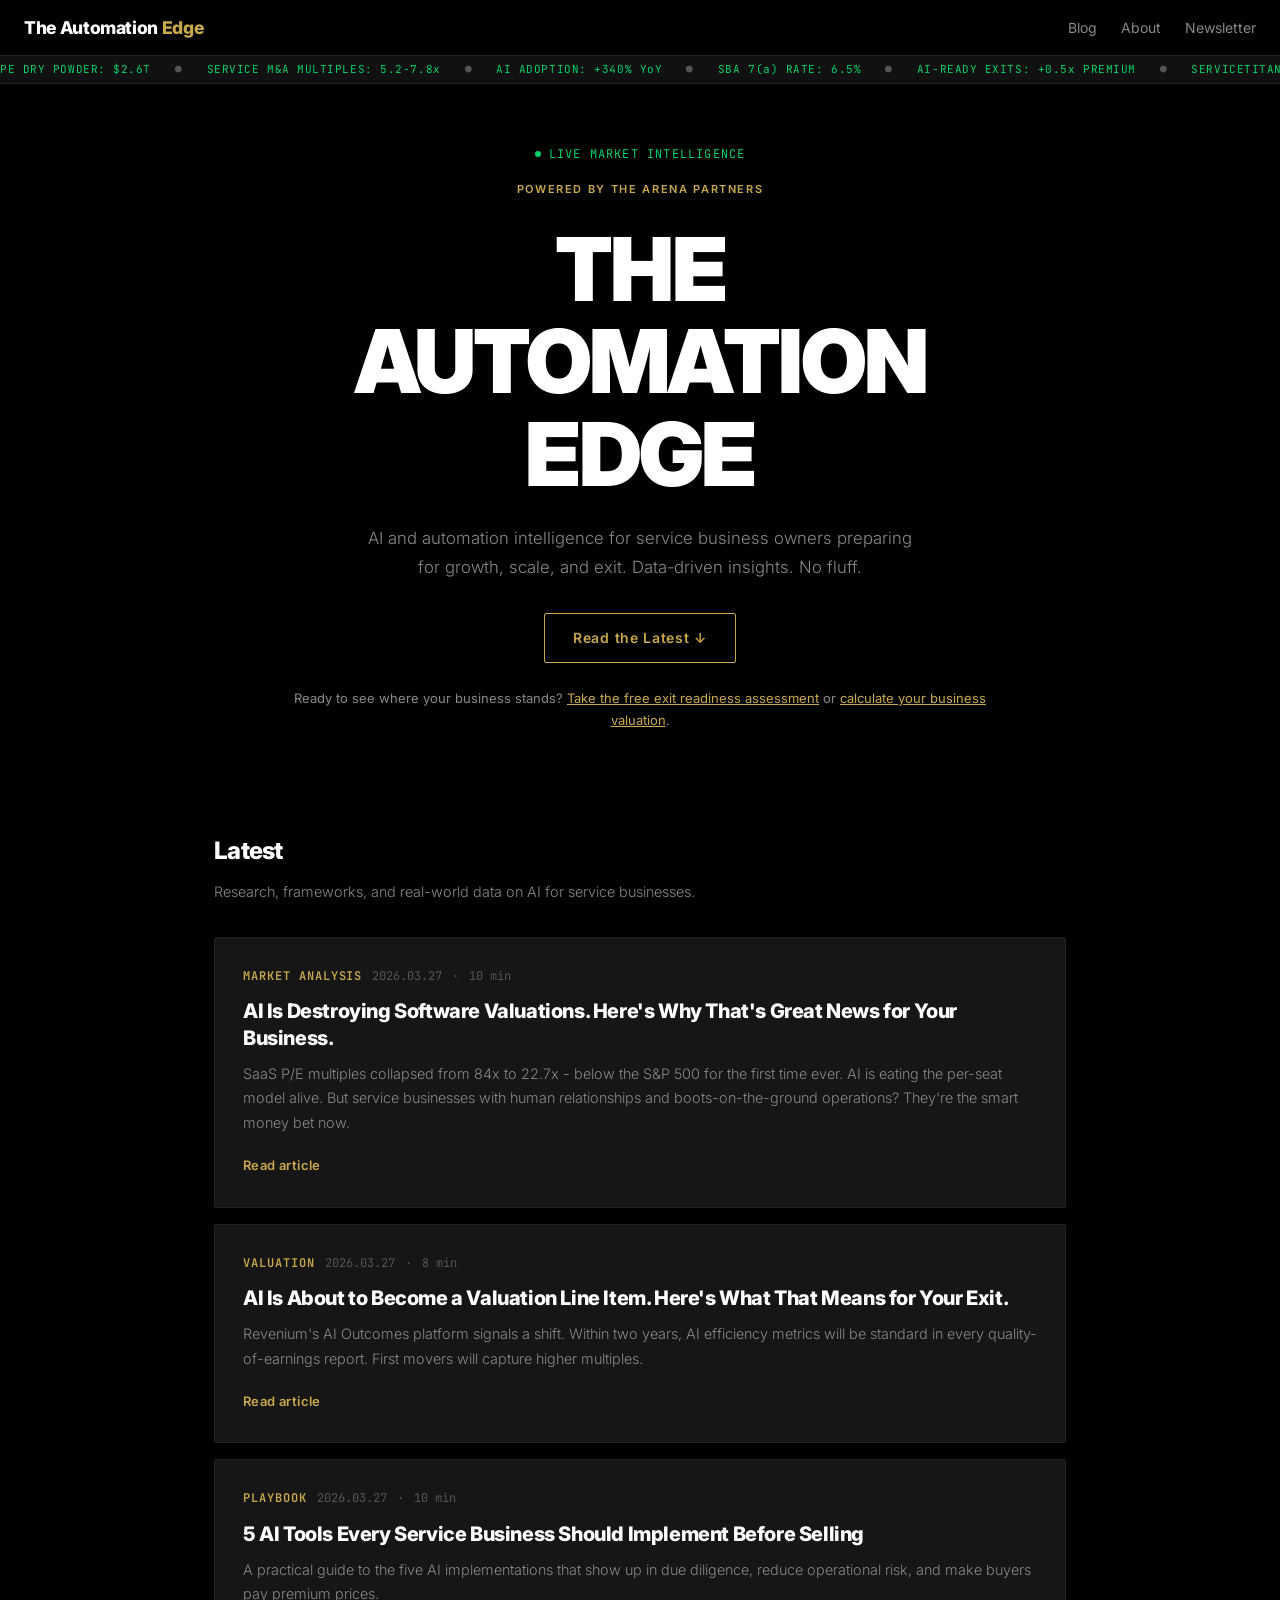
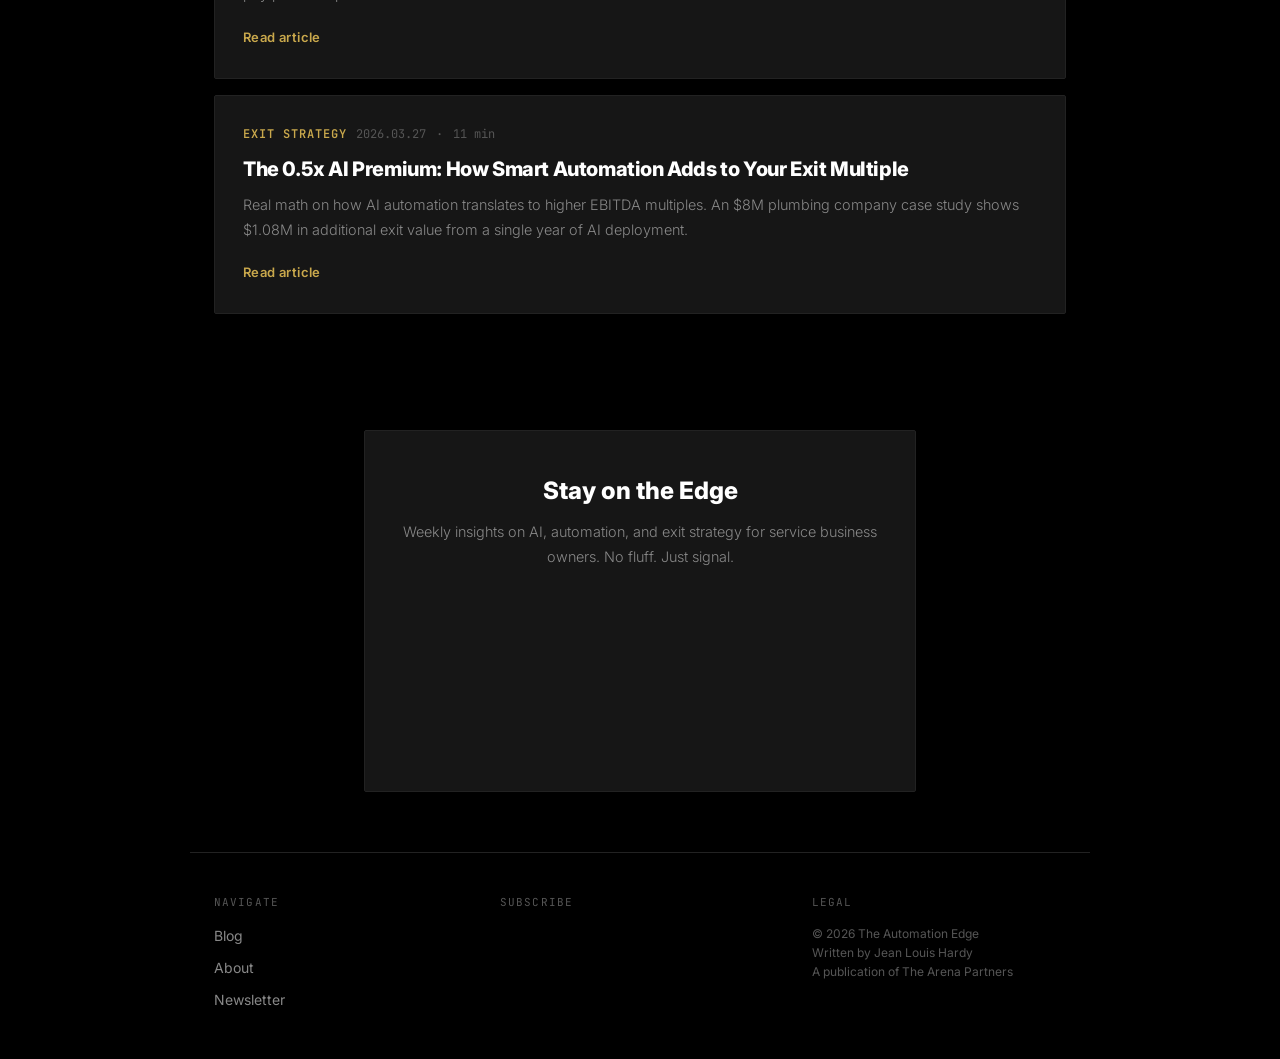
==== commit be1beb5c: "SEO: Add hub conversion links, BreadcrumbList schema, E-E-A-T author sections, llms.txt, sitemap.xml" ====
--- a/index.html
+++ b/index.html
@@ -35,7 +35,50 @@
     "name": "The Automation Edge",
     "description": "AI & Automation Intelligence for Service Business Owners",
     "url": "https://vivianashford.github.io/automation-edge/",
-    "author": { "@type": "Person", "name": "Jean Louis Hardy" }
+    "author": {
+      "@type": "Person",
+      "name": "Jean Louis Hardy",
+      "url": "https://vivianashford.github.io/automation-edge/about.html",
+      "jobTitle": "AI & Automation Strategist",
+      "sameAs": ["https://www.linkedin.com/in/jeanlouishardy/"]
+    },
+    "publisher": {
+      "@type": "Organization",
+      "name": "The Arena Partners",
+      "url": "https://thearenapartners.com",
+      "logo": {
+        "@type": "ImageObject",
+        "url": "https://thearenapartners.com/logo.png"
+      }
+    }
+  }
+  </script>
+  <script type="application/ld+json">
+  {
+    "@context": "https://schema.org",
+    "@type": "Organization",
+    "name": "The Automation Edge",
+    "url": "https://vivianashford.github.io/automation-edge/",
+    "description": "AI & Automation Intelligence for Service Business Owners",
+    "parentOrganization": {
+      "@type": "Organization",
+      "name": "The Arena Partners",
+      "url": "https://thearenapartners.com"
+    }
+  }
+  </script>
+  <script type="application/ld+json">
+  {
+    "@context": "https://schema.org",
+    "@type": "BreadcrumbList",
+    "itemListElement": [
+      {
+        "@type": "ListItem",
+        "position": 1,
+        "name": "The Automation Edge",
+        "item": "https://vivianashford.github.io/automation-edge/"
+      }
+    ]
   }
   </script>
 
@@ -467,6 +510,7 @@
     <h1>THE<br>AUTOMATION<br>EDGE</h1>
     <p class="tagline">AI and automation intelligence for service business owners preparing for growth, scale, and exit. Data-driven insights. No fluff.</p>
     <a href="#posts" class="hero-cta">Read the Latest ↓</a>
+    <p style="margin-top: 24px; font-size: 13px; color: var(--gray);">Ready to see where your business stands? <a href="https://thearenapartners.com/assessment.html" style="color: var(--gold);" target="_blank" rel="noopener">Take the free exit readiness assessment</a> or <a href="https://thearenapartners.com/calculator.html" style="color: var(--gold);" target="_blank" rel="noopener">calculate your business valuation</a>.</p>
   </section>
 
   <!-- Posts -->
